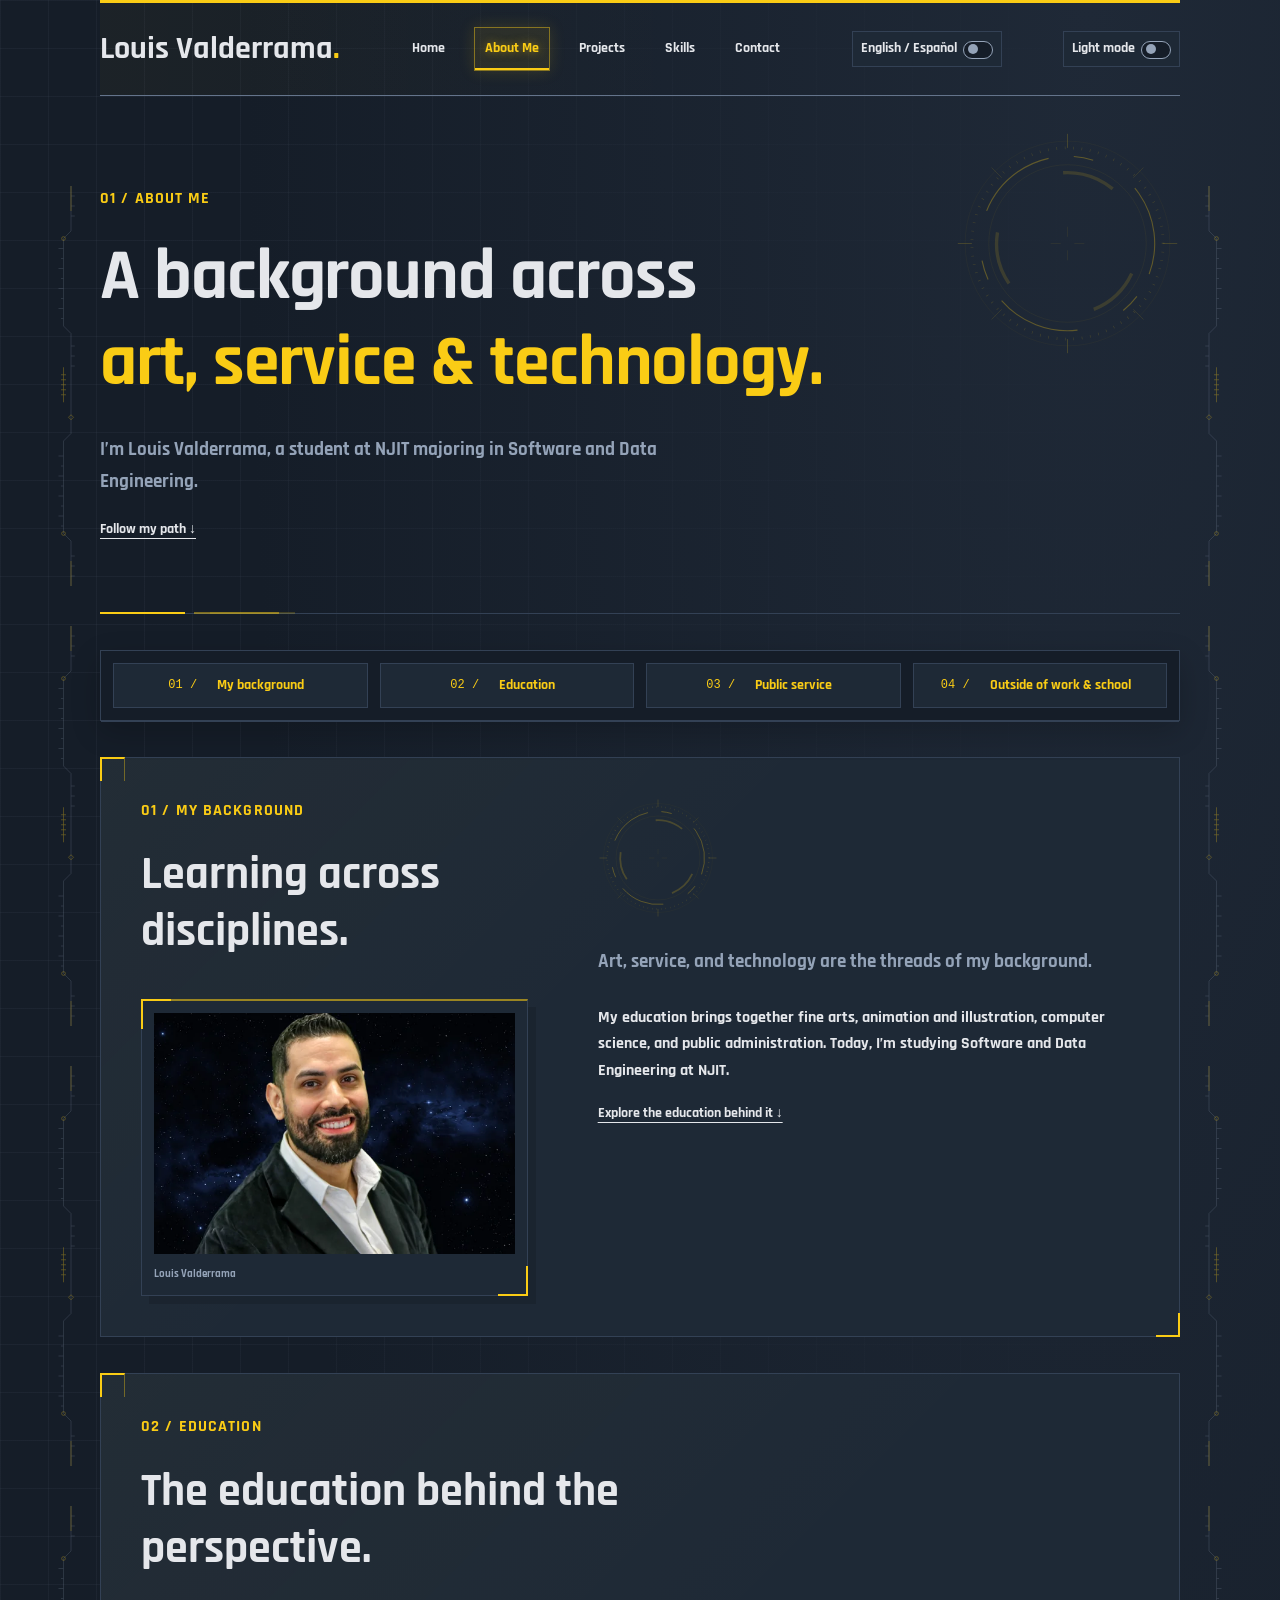
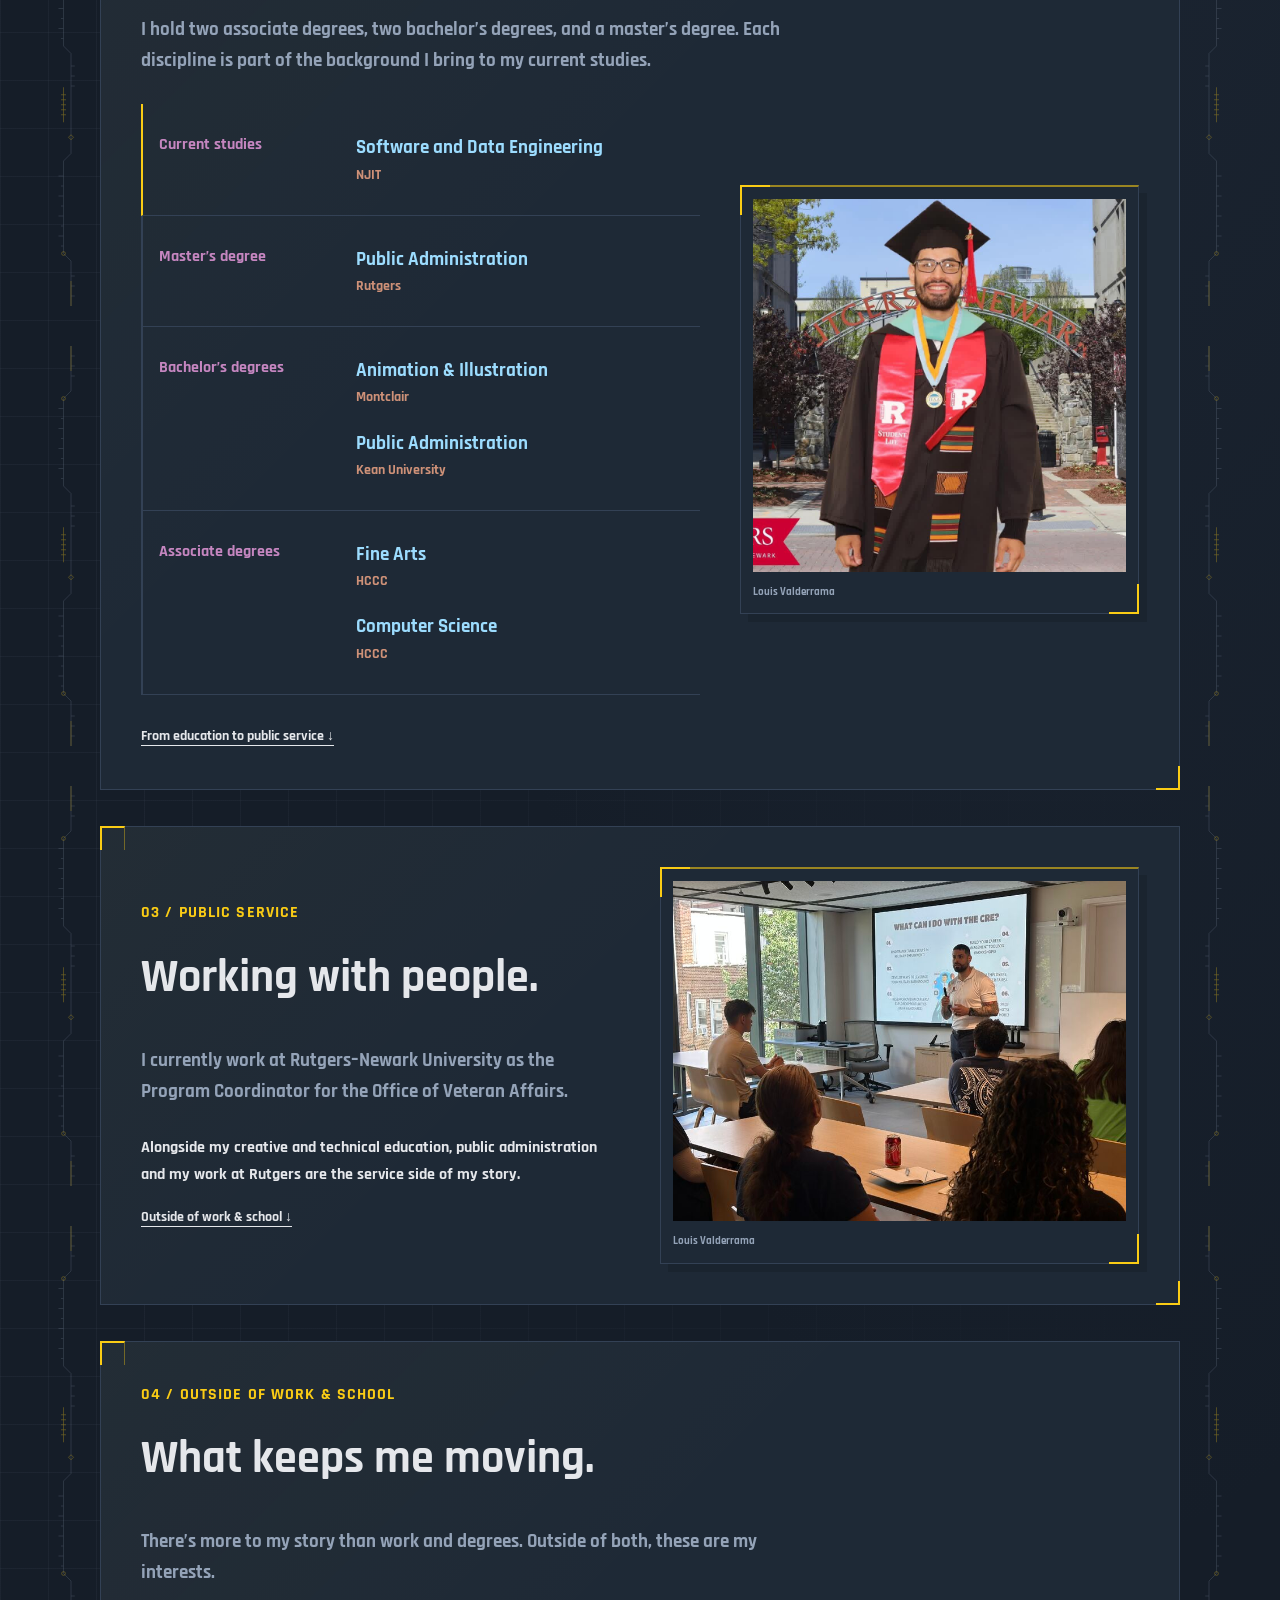
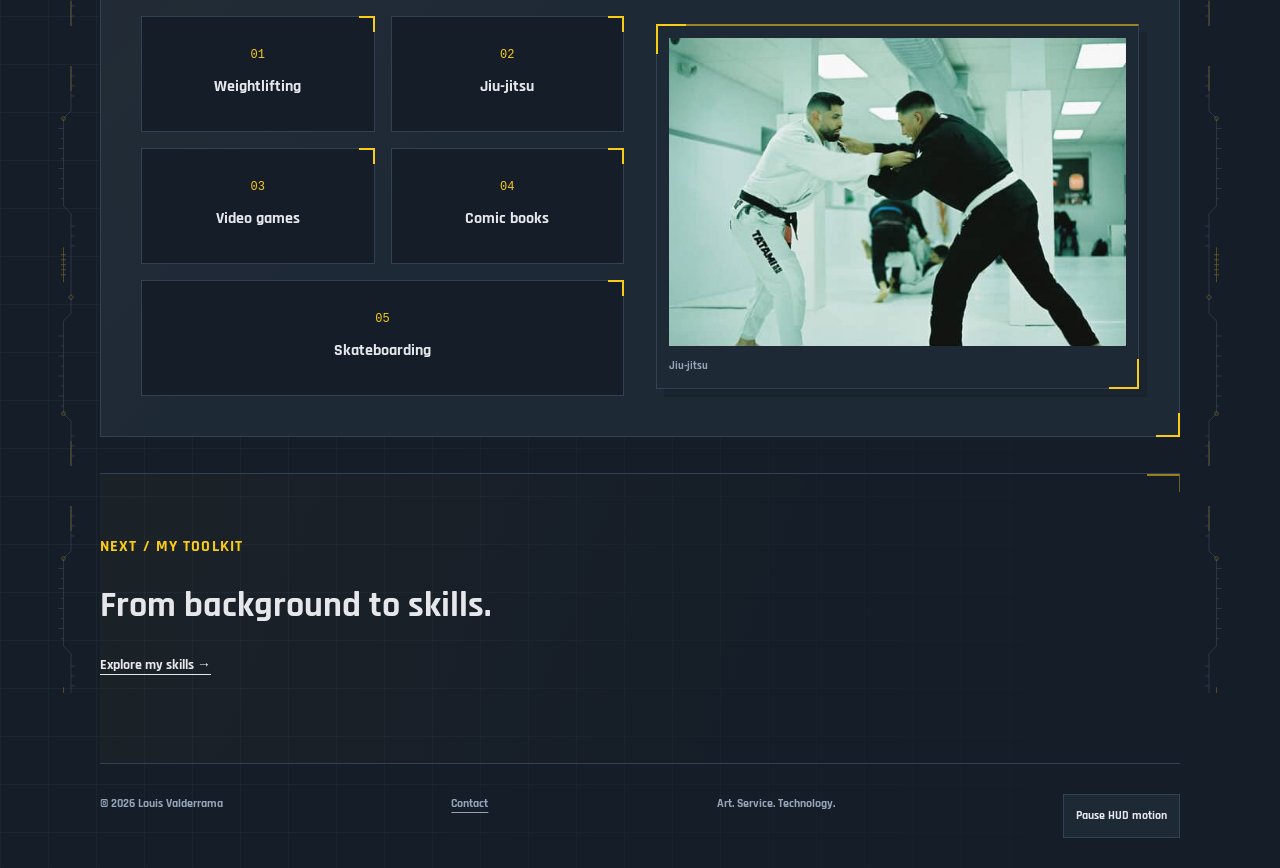
==== about.html @ 0d347eb1 "Label the theme button with the destination mode" ====
<!DOCTYPE html>
<html lang="en">
  <head>
    <meta charset="UTF-8">
    <meta name="viewport" content="width=device-width, initial-scale=1.0">
    <meta name="description" content="About Me — Louis Valderrama’s personal portfolio.">
    <title>About Me | Louis Valderrama</title>
    <script>
      // Establish the enhanced header layout and palette before rendering.
      document.documentElement.dataset.js = '';
      try {
        const savedTheme = localStorage.getItem('portfolio-theme');
        document.documentElement.dataset.theme = savedTheme === 'light' ? 'light' : 'dark';
      } catch {
        document.documentElement.dataset.theme = 'dark';
      }
    </script>
    <script src="js/theme.js?v=theme-action-1" defer></script>
    <link rel="preload" href="fonts/Rajdhani-Bold.woff2" as="font" type="font/woff2" crossorigin>
    <link rel="stylesheet" href="css/style.css?v=stable-header-1&amp;theme=action-1">
  </head>
  <body>
    <a class="skip-link" href="#main">Skip to content</a>
    <header class="site-header">
      <a class="brand" href="index.html" aria-label="Louis Valderrama home">Louis Valderrama<span>.</span>
      </a>
      <button class="menu-toggle" type="button" aria-expanded="false" aria-controls="main-navigation" hidden><span class="menu-icon" aria-hidden="true"></span><span>Menu</span></button>
      <nav id="main-navigation" aria-label="Main navigation">
        <a href="index.html">Home</a>
        <a href="about.html" aria-current="page">About Me</a>
        <a href="projects.html">Projects</a>
        <a href="skills.html">Skills</a>
        <a href="contact.html">Contact</a>
      </nav>
      <button class="language-toggle" type="button" role="switch" aria-checked="false" aria-label="Spanish language" hidden><span lang="en">English</span> / <span lang="es">Español</span></button>
      <button class="theme-toggle" type="button" hidden>Light mode</button>
    </header>
    <main id="main" class="about-page">
      <section class="page-heading">
        <p class="eyebrow">01 / About me</p>
        <h1>A background across<br>
          <span>art, service &amp; technology.</span>
        </h1>
        <p class="lead">I’m Louis Valderrama, a student at NJIT majoring in Software and Data Engineering.</p>
        <a class="text-link" href="#background">Follow my path &darr;</a>
      </section>
      <nav class="about-sections chapter-nav" aria-label="About page sections">
        <a href="#background"><span aria-hidden="true">01 /</span> <span>My background</span></a>
        <a href="#education"><span aria-hidden="true">02 /</span> <span>Education</span></a>
        <a href="#service"><span aria-hidden="true">03 /</span> <span>Public service</span></a>
        <a href="#interests"><span aria-hidden="true">04 /</span> <span>Outside of work &amp; school</span></a>
        <div class="chapter-progress" aria-hidden="true"><span></span></div>
      </nav>
      <section class="split section about-console story-chapter" id="background">
        <div>
          <p class="eyebrow">01 / My background</p>
          <h2 data-reveal>Learning across disciplines.</h2>
          <figure class="hud-picture background-portrait" data-reveal>
            <img src="images/louis-valderrama-profile-1200.webp" srcset="images/louis-valderrama-profile-600.webp 600w, images/louis-valderrama-profile-1200.webp 1200w" sizes="(max-width: 850px) 90vw, 550px" alt="Portrait of Louis Valderrama against a starry background." width="2400" height="1600" loading="lazy" decoding="async">
            <figcaption>Louis Valderrama</figcaption>
          </figure>
        </div>
        <div class="about-brief">
          <div class="about-instrument" aria-hidden="true"></div>
          <p class="lead" data-reveal>Art, service, and technology are the threads of my background.</p>
          <p data-reveal>My education brings together fine arts, animation and illustration, computer science, and public administration. Today, I’m studying Software and Data Engineering at NJIT.</p>
          <a class="text-link" href="#education">Explore the education behind it &darr;</a>
        </div>
      </section>
      <section class="section about-console story-chapter" id="education">
        <p class="eyebrow">02 / Education</p>
        <div class="section-heading">
          <h2 data-reveal>The education behind the perspective.</h2>
        </div>
        <p class="lead" data-reveal>I hold two associate degrees, two bachelor’s degrees, and a master’s degree. Each discipline is part of the background I bring to my current studies.</p>
        <div class="education-layout">
          <dl class="education">
            <div>
              <dt>Current studies</dt>
              <dd>Software and Data Engineering <span>NJIT</span>
              </dd>
            </div>
            <div>
              <dt>Master’s degree</dt>
              <dd>Public Administration<span>Rutgers</span>
              </dd>
            </div>
            <div>
              <dt>Bachelor’s degrees</dt>
              <dd>Animation &amp; Illustration<span>Montclair</span>Public Administration<span>Kean University</span>
              </dd>
            </div>
            <div>
              <dt>Associate degrees</dt>
              <dd>Fine Arts<span>HCCC</span>Computer Science<span>HCCC</span>
              </dd>
            </div>
          </dl>
          <figure class="hud-picture graduation-photo" data-reveal>
            <img src="images/louis-valderrama-graduation.jpg" alt="Louis Valderrama wearing graduation regalia in front of the Rutgers–Newark entrance." width="960" height="960" loading="lazy" decoding="async">
            <figcaption>Louis Valderrama</figcaption>
          </figure>
        </div>
        <a class="text-link" href="#service">From education to public service &darr;</a>
      </section>
      <section class="section about-console story-chapter about-service" id="service">
        <div>
          <p class="eyebrow">03 / Public service</p>
          <h2 data-reveal>Working with people.</h2>
          <p class="lead" data-reveal>I currently work at Rutgers–Newark University as the Program Coordinator for the Office of Veteran Affairs.</p>
          <p data-reveal>Alongside my creative and technical education, public administration and my work at Rutgers are the service side of my story.</p>
          <a class="text-link" href="#interests">Outside of work &amp; school &darr;</a>
        </div>
        <figure class="hud-picture contact-photo" data-reveal>
          <img src="images/louis-valderrama-presentation.jpg" alt="Louis Valderrama presenting to an audience in a classroom." width="800" height="600" loading="lazy" decoding="async">
          <figcaption>Louis Valderrama</figcaption>
        </figure>
      </section>
      <section class="section about-console story-chapter" id="interests">
        <p class="eyebrow">04 / Outside of work &amp; school</p>
        <h2 data-reveal>What keeps me moving.</h2>
        <p class="lead" data-reveal>There’s more to my story than work and degrees. Outside of both, these are my interests.</p>
        <div class="interests-layout">
          <ul class="tags">
            <li>Weightlifting</li>
            <li>Jiu-jitsu</li>
            <li>Video games</li>
            <li>Comic books</li>
            <li>Skateboarding</li>
          </ul>
          <figure class="hud-picture interests-photo" data-reveal>
            <img src="images/jiu-jitsu-training.jpg" alt="Two people practicing jiu-jitsu grips in a training gym." width="585" height="395" loading="lazy" decoding="async">
            <figcaption>Jiu-jitsu</figcaption>
          </figure>
        </div>
      </section>
      <section class="story-next" aria-labelledby="continue-heading">
        <p class="eyebrow">Next / My toolkit</p>
        <h2 id="continue-heading">From background to skills.</h2>
        <a class="text-link" href="skills.html">Explore my skills &rarr;</a>
      </section>
    </main>
    <footer>
      <p>&copy; 2026 Louis Valderrama</p>
      <a href="contact.html">Contact</a>
      <span>Art. Service. Technology.</span>
      <button class="motion-toggle" type="button" aria-pressed="false" hidden>Pause HUD motion</button>
    </footer>
    <script src="js/language.js?v=theme-action-1" defer></script>
    <script src="js/navigation.js?v=stable-header-1" defer onerror="document.documentElement.removeAttribute('data-js')"></script>
    <script src="js/hud-motion.js" defer></script>
    <script src="js/projects-story.js" defer></script>
  </body>
</html>
---- css/style.css ----
@font-face {
  font-family: "Rajdhani";
  src: url("../fonts/Rajdhani-Bold.woff2") format("woff2");
  font-style: normal;
  font-weight: 700;
  font-display: swap;
}
:root { --paper: #151d28; --ink: #e5e7eb; --accent: #facc15; --line: #334155; --muted: #94a3b8; --panel: #1e2936; }
* { box-sizing: border-box; }
html { color-scheme: dark; }
body { margin: 0; background: var(--paper); color: var(--ink); font-family: "Rajdhani", Arial, Helvetica, sans-serif; font-weight: 700; line-height: 1.65; }
::selection { background: var(--accent); color: var(--paper); }
a { transition: color 160ms ease, background-color 160ms ease, border-color 160ms ease; }
main > *, .hero > * { min-width: 0; }
a { color: inherit; text-underline-offset: 5px; }
a:hover { color: var(--accent); }
a:focus-visible { outline: 3px solid var(--accent); outline-offset: 5px; }
.site-header, main, footer { margin-inline: auto; }
.site-header { display: flex; align-items: center; justify-content: space-between; gap: 24px; padding: 28px 0; border-bottom: 1px solid var(--line); }
.site-header { border-top: 3px solid var(--accent); }
.brand { font-family: "Rajdhani", Arial, Helvetica, sans-serif; font-size: clamp(26px, 2.5vw, 34px); font-weight: 700; text-decoration: none; letter-spacing: 0; line-height: 1.2; }
.brand span, h1 span { color: var(--accent); }
nav { display: flex; flex-wrap: wrap; }
nav a {
  font-size: 14px;
  text-decoration: none;
  padding: 7px 10px;
  border: 1px solid transparent;
}
nav a:hover, nav a:focus-visible {
  color: var(--accent);
  background-color: #facc150d;
  border-color: #facc154d;
  text-shadow: 0 0 12px #facc1570;
}
nav a[aria-current="page"] {
  color: var(--accent);
  background-color: #facc1514;
  border-color: #facc1570;
  box-shadow: inset 0 -2px var(--accent), 0 0 16px #facc1526;
  text-shadow: 0 0 10px #facc1580;
}
nav a { min-height: 44px; display: inline-flex; align-items: center; }
nav a[aria-current] { font-weight: 700; }
.skip-link { position: absolute; top: -100px; left: 12px; padding: 12px; background: var(--panel); z-index: 2; }
.skip-link:focus { top: 10px; }
h1, h2, h3, p { margin-top: 0; }
h1, h2, h3 { font-family: "Rajdhani", Arial, Helvetica, sans-serif; font-weight: 700; }
h1 { font-size: clamp(36px, 5.6vw, 72px); line-height: 1.2; letter-spacing: -.015em; margin-bottom: 28px; }
h2 { font-size: clamp(25px, 3vw, 36px); line-height: 1.25; letter-spacing: 0; }
h3 { font-size: 21px; line-height: 1.3; }
.eyebrow { color: var(--accent); font-size: 16px; font-weight: 700; letter-spacing: .07em; text-transform: uppercase; margin-bottom: 22px; }
.eyebrow, .muted, .note, dt, footer {
  font-family: "Rajdhani", Arial, Helvetica, sans-serif;
}
.lead { font-size: 19px; color: var(--muted); max-width: 650px; }
.hero { display: grid; grid-template-columns: 1.4fr 1fr; align-items: center; padding: 82px 0; }
.button { display: inline-flex; gap: 32px; padding: 14px 22px; background: var(--accent); color: var(--paper); text-decoration: none; font-size: 14px; }
.button:hover { background: var(--panel); color: var(--ink); }
.button { border: 1px solid var(--accent); font-weight: 700; }
.text-link { font-size: 14px; font-weight: 700; }
.profile-panel { color: var(--ink); border-radius: 2px; }
.profile-panel {
  position: relative;
  border-top: 2px solid var(--accent);
  background-image: linear-gradient(135deg, #facc1509, transparent 65%);
}
.profile-panel::after {
  content: "";
  position: absolute;
  right: 14px;
  bottom: 14px;
  width: 20px;
  height: 20px;
  border-right: 2px solid var(--accent);
  border-bottom: 2px solid var(--accent);
  pointer-events: none;
}
.profile-panel .eyebrow { color: var(--accent); }
.profile-panel p:not(.eyebrow) { color: var(--muted); }
.profile-panel a { color: var(--ink); font-size: 14px; }
.monogram { font-size: clamp(85px, 12vw, 160px); line-height: 1.3; font-weight: 700; letter-spacing: -.08em; padding: 20px 0 35px; }
.monogram span { color: var(--accent); }
.monogram { text-shadow: 0 0 40px #facc1512; border-bottom: 1px solid var(--line); margin-bottom: 25px; }
.section { padding: 52px 0; }
.section-heading { display: flex; align-items: baseline; justify-content: space-between; gap: 20px; }
.muted, .note { color: var(--muted); font-size: 14px; }
.page-heading { padding: 75px 0 35px; border-bottom: 1px solid var(--line); }
.page-heading { position: relative; }
.page-heading::after { content: ""; position: absolute; bottom: -1px; left: 0; height: 2px; background: var(--accent); }
.split { display: grid; grid-template-columns: 1fr 1.4fr; border-bottom: 1px solid var(--line); }
.split p { max-width: 650px; }
.education { margin: 0; }
.education-layout { display: grid; grid-template-columns: minmax(0, 1.4fr) minmax(0, 1fr); gap: 40px; align-items: center; }
.education-layout > * { min-width: 0; }
.education-layout .graduation-photo { margin: 0; }
@media (max-width: 850px) {
  .education-layout { grid-template-columns: minmax(0, 1fr); gap: 28px; }
}
/* Editor-inspired syntax colors distinguish labels, disciplines, and schools. */
.education dt { color: #c586c0; }
.education dd { color: #9cdcfe; }
.education dd span { color: #ce9178; }
html[data-theme="light"] .education dt { color: #7a3e91; }
html[data-theme="light"] .education dd { color: #005a8c; }
html[data-theme="light"] .education dd span { color: #8d421c; }
.education > div { display: grid; grid-template-columns: 1fr 2fr; gap: 25px; border-bottom: 1px solid var(--line); }
dt { color: var(--muted); }
dd { margin: 0; font-size: 19px; }
dd span { display: block; color: var(--muted); font-size: 14px; }
dd span:not(:last-child) { margin-bottom: 18px; }
.tags { display: flex; flex-wrap: wrap; list-style: none; padding: 0; }
.tags li { border-radius: 2px; }
.skill-list article { display: grid; border-bottom: 1px solid var(--line); }
.note { margin-top: 25px; }
.email { display: inline-block; font-size: clamp(23px, 4.5vw, 55px); letter-spacing: -.04em; font-weight: 700; margin-bottom: 20px; overflow-wrap: anywhere; }
.contact-panel > p:not(.eyebrow) { color: var(--muted); }
.contact-form { max-width: 650px; margin-block: 32px; }
.contact-form[hidden], .contact-form [hidden] { display: none; }
.form-field { margin-bottom: 24px; }
.form-field label { display: block; margin-bottom: 8px; }
.form-field input, .form-field textarea {
  display: block;
  width: 100%;
  min-width: 0;
  padding: 12px;
  border: 1px solid var(--line);
  border-radius: 0;
  background: var(--panel);
  color: var(--ink);
  font: 16px/1.5 Arial, Helvetica, sans-serif;
}
.form-field textarea { resize: vertical; }
.form-field [aria-invalid="true"] { border: 2px solid var(--accent); }
.field-error { color: var(--accent); margin-block: 8px 0; }
.form-field .muted { margin-block: 8px 0; }
.contact-form button { font: inherit; cursor: pointer; min-height: 44px; }
.form-field input:focus-visible, .form-field textarea:focus-visible,
.contact-form button:focus-visible { outline: 3px solid var(--accent); outline-offset: 4px; }
#contact-status { margin-block: 20px 12px; }
footer { border-top: 1px solid var(--line); padding: 26px 0; display: flex; justify-content: space-between; gap: 20px; color: var(--muted); font-size: 12px; }
footer p { margin: 0; }
@media (max-width: 850px) {
  .site-header { flex-direction: column; align-items: flex-start; gap: 15px; }
  .hero { gap: 35px; padding: 50px 0; }
}
@media (max-width: 580px) {
  .contact-panel { padding: 25px 18px; }
  nav { gap: 18px; }
  nav a { font-size: 13px; }
  .hero, .split, .education > div, .skill-list article { grid-template-columns: 1fr; }
  .hero { gap: 35px; }
  .profile-panel { padding: 28px; }
  .monogram { font-size: 95px; padding: 0 0 15px; }
   .split { gap: 15px; }
  .section { padding: 35px 0; }
  .page-heading { padding-top: 45px; }
  .section-heading { display: block; }
  .education > div, .skill-list article { gap: 10px; }
  footer { flex-wrap: wrap; }
  footer span { width: 100%; }
}
/* HUD details frame the content without adding simulated system activity. */
nav { counter-reset: navigation; gap: 18px; }
nav a { gap: 7px; }
nav a::before {
  counter-increment: navigation;
  content: "0" counter(navigation);
  color: var(--muted);
  font: 700 10px "Rajdhani", Arial, Helvetica, sans-serif;
}
nav a[aria-current]::before { color: var(--accent); }
.brand::before { content: "["; color: var(--accent); margin-right: 10px; font-weight: 700; }
.profile-panel, .contact-panel { position: relative; }
 .contact-panel {
  background-image: linear-gradient(135deg, #facc1506, transparent 45%);
}
 .contact-panel::after {
  position: absolute;
  border-top: 1px solid var(--accent);
  border-right: 1px solid var(--accent);
  pointer-events: none;
}
.profile-panel .monogram {
  display: flex;
  align-items: center;
  justify-content: center;
  width: 100%;
  aspect-ratio: 1;
  padding: 0;
  border: 0;
  font-size: clamp(64px, 8vw, 100px);
}
.profile-panel { background-color: var(--panel); }
.page-heading { padding-right: 240px; isolation: isolate; }
.page-heading::before {
  content: "";
  position: absolute;
  z-index: -1;
  right: 0;
  top: 35px;
  width: 225px;
  height: 225px;
  background: url("../images/hud-ring.svg") center / contain no-repeat;
  pointer-events: none;
}
.section-heading { border-bottom: 1px solid var(--line); padding-bottom: 15px; }
.section-heading h2 { margin-bottom: 0; }
.education > div, .skill-list article { border-left: 2px solid var(--line); padding-left: 22px; }
.education > div:hover, .skill-list article:hover { border-left-color: var(--accent); }
.tags li { border-left: 2px solid #facc1566; }
.button { border-radius: 0; box-shadow: 4px 4px 0 #facc1520; }
@media (max-width: 1050px) {
  .site-header { flex-direction: column; align-items: flex-start; gap: 15px; }
}
@media (max-width: 850px) {
  .hero { grid-template-columns: 1.2fr 1fr; }
  .profile-panel { padding: 22px; }
  .page-heading { padding-right: 150px; }
  .page-heading::before { width: 140px; height: 140px; top: 60px; opacity: .4; }
}
@media (max-width: 580px) {
  nav { gap: 7px 16px; }
  nav a { gap: 5px; }
  .hero { grid-template-columns: 1fr; }
  .profile-panel .monogram { max-width: 280px; margin-inline: auto; font-size: 80px; }
  .page-heading { padding-right: 0; min-height: 0; }
  .page-heading::before { display: none; }
}
/* Editor-inspired project entries with room for screenshots and source links. */
.workspace-heading { display: flex; justify-content: space-between; align-items: end; flex-wrap: wrap; gap: 16px; margin-bottom: 28px; }
.workspace-heading .eyebrow { margin-bottom: 10px; }
.workspace-heading h2 { margin-bottom: 0; }
 .project-visual > p { font-family: "Rajdhani", Arial, Helvetica, sans-serif; }
.code-projects { display: grid; }
.code-project { min-width: 0; }
.code-project-body { display: grid; grid-template-columns: 1.2fr 1fr; }
.project-brief { min-width: 0; }
.project-brief .eyebrow { margin-bottom: 12px; }
.project-brief h3 { font-size: clamp(23px, 3vw, 30px); }
.project-brief h3 > span { color: var(--accent); margin-left: 4px; }
.project-brief > p:not(.eyebrow) { color: var(--muted); font-size: 14px; }
.code-key { color: var(--accent); }
.project-visual { min-width: 0; display: flex; flex-direction: column; border-left: 1px solid var(--line); }
.project-visual > p { color: var(--muted); margin: 16px 0 0; font-size: 11px; }
@media (max-width: 760px) {
  .code-project-body { grid-template-columns: 1fr; }
  .project-visual { border-left: 0; border-top: 1px solid var(--line); }
}
@media (max-width: 400px) {
  .project-brief, .project-visual { padding: 18px; }
}
/* Center each skill group within its content column. */
.skill-list article {
  align-items: center;
}
.skill-list article > div {
  min-width: 0;
  text-align: center;
}
.skill-list article > div .tags {
  justify-content: center;
  margin-bottom: 0;
}
/* Translucent category plaques keep skill labels prominent and easy to read. */
.skill-list article > .eyebrow {
  position: relative;
  align-self: center;
  display: block;
  margin: 0;
  color: var(--accent);
  line-height: 1.6;
  letter-spacing: .045em;
  text-transform: none;
  overflow-wrap: anywhere;
  border-left: 3px solid var(--accent);
}
.skill-list article > .eyebrow::after {
  position: absolute;
  right: 7px;
  bottom: 7px;
  width: 10px;
  height: 10px;
  border-right: 1px solid var(--accent);
  border-bottom: 1px solid var(--accent);
  pointer-events: none;
}
@media (max-width: 850px) {
  .skill-list article > .eyebrow { padding: 18px 16px; }
}
@media (max-width: 580px) {
  .skill-list article > .eyebrow { margin-bottom: 16px; }
}
@media (prefers-reduced-motion: reduce) {
  a { transition: none; }
}
/* A quieter reading rhythm: one chapter at a time, with HUD detail at the opening. */
body {
  /* A page-color layer fades the faint grid away toward the right. */
  background-image: radial-gradient(ellipse at 85% 0%, #33415555, transparent 55%),
    linear-gradient(90deg, transparent 10%, var(--paper) 92%),
    linear-gradient(#94a3b80f 1px, transparent 1px),
    linear-gradient(90deg, #94a3b80f 1px, transparent 1px);
  background-size: auto, auto, 48px 48px, 48px 48px;
}
.site-header, main, footer { width: min(1080px, 88%); }
.site-header { padding-block: 24px; }
nav a::before, .brand::before { content: none; }
.hero { min-height: 72vh; padding-block: 90px; gap: 64px; }
.hero .text-link { display: inline-block; margin-top: 20px; }
.profile-panel {
  border: 0;
  background: none;
  box-shadow: none;
  padding: 0;
}
.profile-panel p:not(.eyebrow) { max-width: none; text-align: center; font-size: 18px; }
.profile-panel::after,
.contact-panel::after, .section-heading::before { content: none; }
.section { padding-block: 90px; }
.story-chapter { max-width: 780px; border-top: 1px solid var(--line); }
.story-chapter h2 { max-width: 650px; font-size: clamp(30px, 4vw, 46px); }
.story-chapter .lead { margin-bottom: 28px; }
.perspective-chapter { display: grid; grid-template-columns: minmax(0, 1fr) minmax(0, 1fr); max-width: none; gap: 56px; align-items: center; }
.perspective-chapter .portrait-frame { width: 100%; max-width: none; margin: 0; box-shadow: 8px 8px 0 #0002, 0 0 28px #facc1509; }
.perspective-chapter .portrait-frame img { aspect-ratio: 3 / 2; object-fit: contain; }
.portrait-mark { display: flex; justify-content: space-between; gap: 16px; padding: 2px 4px 12px; color: var(--accent); font: 12px/1.5 Consolas, "Courier New", monospace; letter-spacing: .08em; }
.portrait-frame figcaption { border-top: 1px solid var(--line); margin-top: 12px; }

.work-chapter .portrait-frame img { aspect-ratio: auto; }
.work-image-link { display: block; }
.service-chapter .portrait-frame { max-width: 380px; justify-self: center; }
/* The portrait asset contains the crop; keep it in normal flow on all screens. */
.service-chapter .portrait-frame img {
  width: 100%;
  height: auto;
  aspect-ratio: 4 / 5;
  object-fit: cover;
}
@media (max-width: 850px) {
  .perspective-chapter { grid-template-columns: minmax(0, 1fr); gap: 36px; }
  .perspective-chapter .portrait-frame { max-width: 560px; }
}
.page-heading { padding-block: 90px 70px; min-height: 0; }
.section-heading { border: 0; padding: 0; margin-bottom: 36px; }
.split { gap: 70px; }
.education > div { border-left: 0; padding: 28px 0; }
.skill-list { padding-block: 20px 0; }
.skill-list article { padding: 70px 0; border-left: 0; }
.skill-list article > .eyebrow {
  padding: 0;
  background: none;
  border: 0;
  box-shadow: none;
  backdrop-filter: none;
  font-size: 16px;
  text-align: left;
}
.skill-list article > .eyebrow::after { content: none; }
.skill-list h2 { margin-bottom: 18px; }
.skill-context { color: var(--muted); margin-bottom: 24px; }
.tags { gap: 10px 22px; }
.tags li { border: 0; border-bottom: 1px solid var(--line); background: none; padding: 8px 0; }
.code-projects { gap: 0; }
.code-project { background: none; box-shadow: none; border: 0; border-bottom: 1px solid var(--line); padding-block: 55px; }
.code-project-body { gap: 48px; align-items: center; }
.project-brief { padding: 0; }
.project-visual { border: 0; padding: 0; background: none; gap: 24px; }
.contact-panel { margin-block: 70px 90px; padding: 0 0 0 28px; border: 0; border-left: 2px solid var(--accent); background: none; box-shadow: none; }
.story-next { border-top: 1px solid var(--line); padding-block: 60px 85px; margin-top: 35px; }
.story-next h2 { max-width: 650px; margin-bottom: 24px; }
footer { padding-block: 30px; }
@media (max-width: 850px) {
  .hero { gap: 32px; }
  .split { gap: 30px; }
}
@media (max-width: 580px) {
  .hero { min-height: 0; padding-block: 64px; }
  .hero .profile-panel { display: none; }
  .section { padding-block: 58px; }
  .page-heading { padding-block: 60px 42px; }
  .skill-list { padding-block: 0; }
  .skill-list article { padding-block: 44px; gap: 24px; }
  .skill-list article > .eyebrow { margin-bottom: 0; text-align: center; }
  .code-project { padding-block: 40px; }
  .code-project-body { gap: 24px; }
  .project-brief, .project-visual { padding: 0; }
  .contact-panel { margin-block: 50px; padding-left: 18px; }
  .story-next { padding-block: 44px 60px; }
  footer { flex-direction: column; gap: 12px; }
}
/* Projects unfold as three chapters; source previews work without JavaScript. */
.chapter-nav {
  position: sticky;
  top: 12px;
  z-index: 3;
  display: flex;
  gap: 8px;
  padding: 12px;
  margin: 36px 0 20px;
  border: 1px solid var(--line);
  background: var(--paper);
  box-shadow: 0 10px 30px #0003;
}
.chapter-nav a { flex: 1; justify-content: center; text-align: center; }
.chapter-nav a span { color: var(--accent); margin-right: 8px; }
.chapter-progress { position: absolute; inset: auto 0 -2px; height: 2px; background: var(--line); }
.chapter-progress span { display: block; height: 100%; background: var(--accent); transform: scaleX(var(--reading-progress, 0)); transform-origin: left; }
.projects-page .code-project { padding-block: 100px; scroll-margin-top: 115px; }
.projects-page .code-project-body { grid-template-columns: minmax(0, .9fr) minmax(0, 1.2fr); align-items: start; gap: 60px; }
.projects-page .project-brief { position: sticky; top: 125px; padding: 24px 0; isolation: isolate; }
.projects-page .project-brief h3 { font-size: clamp(36px, 4.5vw, 60px); line-height: 1.1; margin-bottom: 28px; }
.projects-page .project-brief > p:not(.eyebrow) { font-size: 17px; }
.projects-page .project-brief .chapter-hook { color: var(--ink); font-size: 24px; max-width: 320px; line-height: 1.3; margin-bottom: 36px; }
.chapter-instrument { position: relative; width: 140px; height: 140px; margin-bottom: 32px; opacity: .55; background: url("../images/hud-ring.svg") center / contain no-repeat; }
.chapter-instrument::after { content: ""; position: absolute; left: 145px; top: 50%; width: min(10vw, 100px); height: 16px; border-top: 1px solid var(--accent); border-right: 1px solid var(--line); pointer-events: none; }
.project-flow { counter-reset: sequence; list-style: none; padding: 0; margin: 32px 0 0; border-left: 1px solid var(--line); }
.project-flow li { padding: 12px 16px; font: 14px/1.5 Consolas, "Courier New", monospace; color: var(--muted); }
.project-flow li::before { counter-increment: sequence; content: "0" counter(sequence) " / "; color: var(--accent); }
.projects-page .project-visual { gap: 56px; padding-block: 24px; }
@media (prefers-reduced-motion: no-preference) {
  .projects-page.story-motion [data-reveal] { opacity: .45; transform: translateY(24px); transition: opacity 650ms ease, transform 650ms ease; }
  .projects-page.story-motion [data-reveal].is-revealed { opacity: 1; transform: none; }
}
@media (max-width: 850px) {
  .projects-page .code-project-body { grid-template-columns: minmax(0, 1fr); gap: 24px; }
  .projects-page .project-brief { position: relative; top: auto; }
  .projects-page .project-brief .chapter-hook { max-width: none; }
  .projects-page .code-project { padding-block: 60px; }
  .chapter-nav a { font-size: 13px; padding: 8px 4px; }
  .chapter-nav a span { margin-right: 3px; }
}
@media (max-height: 760px) {
  .projects-page .project-brief { position: relative; top: auto; }
}
@media (max-width: 580px) {
  .chapter-nav { top: 0; gap: 4px; padding: 6px; }
  .chapter-nav a { flex-direction: column; gap: 2px; }
  .projects-page .project-brief > p:not(.eyebrow) { font-size: 16px; }
  .chapter-instrument { width: 100px; height: 100px; }
  .chapter-instrument::after { left: 105px; width: 60px; }
}
.projects-page .interactive-project .code-project-body {
  grid-template-columns: minmax(0, 1fr);
  gap: clamp(20px, 4vw, 36px);
  text-align: center;
}
.projects-page .interactive-project .project-brief {
  position: static;
  padding: 0;
}
.projects-page .interactive-project .project-brief h3 { margin-bottom: 12px; }
.project-hud {
  display: grid;
  grid-template-columns: 1fr 48px 1fr;
  align-items: center;
  gap: 12px;
  width: min(100%, 260px);
  margin: 0 auto 12px;
}
.project-hud::before,
.project-hud::after {
  content: "";
  height: 1px;
  background: linear-gradient(90deg, transparent, var(--accent));
  opacity: .55;
}
.project-hud::after { transform: scaleX(-1); }
.project-hud span {
  aspect-ratio: 1;
  background: url("../images/hud-ring.svg") center / contain no-repeat;
}
.projects-page .interactive-project .project-visual {
  align-items: center;
  gap: clamp(28px, 5vw, 48px);
  padding: 0;
}
.game-player {
  width: 100%;
  max-width: 960px;
  min-width: 0;
  display: grid;
  justify-items: center;
  gap: 16px;
  padding: clamp(8px, 2vw, 20px);
  border: 1px solid var(--line);
  background: var(--panel);
}
.game-player p { margin: 0; color: var(--muted); }
.game-player.game-video { display: none; }
@media (max-width: 580px),
       (max-width: 850px) and (pointer: coarse),
       (max-height: 580px) and (pointer: coarse) {
  .game-player:not(.game-video) { display: none; }
  .game-player.game-video {
    display: grid;
    padding: 20px;
  }
}
.project-game {
  display: block;
  width: 100%;
  height: auto;
  aspect-ratio: 8 / 5;
  border: 1px solid var(--line);
  background: var(--paper);
}
.game-launch {
  display: grid;
  place-items: center;
  text-decoration: none;
}
.game-launch:is(:hover, :focus-visible) .button {
  background: var(--panel);
  color: var(--ink);
}
.project-demo {
  width: min(100%, 960px);
  min-width: 0;
  padding: clamp(14px, 3vw, 28px);
  border: 1px solid var(--line);
  background: var(--panel);
  text-align: left;
}
.project-demo h4 { margin: 0 0 16px; font-size: 1.35rem; }
.demo-fields,
.sorting-results {
  display: grid;
  grid-template-columns: minmax(0, 3fr) minmax(0, 2fr);
  gap: 16px;
}
.demo-fields .form-field { margin: 0; }
.demo-fields label,
.demo-fields p { margin: 0 0 6px; }
.demo-fields p { color: var(--muted); }
.demo-fields select {
  display: block;
  width: 100%;
  min-height: 50px;
  padding: 8px 12px;
  border: 1px solid var(--line);
  background: var(--panel);
  color: var(--ink);
  font: 16px/1.5 Arial, Helvetica, sans-serif;
}
.sorting-results { margin-top: 16px; }
.sorting-results[hidden] { display: none; }
.sorting-result {
  min-width: 0;
  padding: 12px;
  border: 1px solid var(--line);
  background: var(--paper);
}
.sorting-result output,
#sorting-current {
  display: block;
  margin-top: 6px;
  color: var(--ink);
  overflow-wrap: anywhere;
  font: 1rem/1.5 Consolas, "Courier New", monospace;
  user-select: all;
}
.sorting-pass { margin: 0; }
.sorting-actions { display: flex; flex-wrap: wrap; gap: 8px; margin-top: 12px; }
.sorting-actions button {
  min-height: 44px;
  padding: 6px 12px;
  border: 1px solid var(--line);
  background: var(--panel);
  color: var(--ink);
  font: inherit;
  cursor: pointer;
}
.sorting-actions button:disabled { opacity: .55; cursor: default; }
.sorting-actions button:enabled:hover { border-color: var(--accent); }
.sorting-actions button:focus-visible,
.demo-fields select:focus-visible { outline: 3px solid var(--accent); outline-offset: 2px; }
@media (max-width: 580px) {
  .demo-fields,
  .sorting-results { grid-template-columns: minmax(0, 1fr); }
}
.news-demo h4 { margin-bottom: 6px; }
.news-demo .demo-fields { margin-block: 16px; }
.demo-note { margin: 0; color: var(--muted); }
.news-results {
  margin: 8px 0 0;
  padding-inline-start: 2.25rem;
}
.news-results li {
  padding: 12px 0;
  border-top: 1px solid var(--line);
}
.news-results li::marker { color: var(--accent); }
.news-results time { color: var(--muted); font: .875rem Consolas, "Courier New", monospace; }
.news-results h5 { margin: 4px 0; font-size: 1.0625rem; }
.news-results p { margin: 0; }
.project-source {
  width: min(100%, 720px);
  min-width: 0;
  color-scheme: dark;
  border: 1px solid #435063;
  background: #171c24;
  color: #e5e7eb;
  text-align: left;
}
.project-source summary {
  display: block;
  cursor: pointer;
}
.project-source summary::-webkit-details-marker { display: none; }
.project-source summary:focus-visible,
.project-source-full:focus-visible { outline: 2px solid #facc15; outline-offset: -3px; }
.source-toolbar {
  display: flex;
  flex-wrap: wrap;
  align-items: center;
  justify-content: space-between;
  gap: 8px 16px;
  padding: 10px 16px;
  border-bottom: 1px solid #435063;
  background: #232b37;
}
.source-toolbar .source-filename {
  margin: 0;
  color: #c5e6ff;
  font: 700 .9rem/1.5 Consolas, "Courier New", monospace;
}
.source-action { color: #facc15; font-size: .875rem; }
.source-collapse,
.project-source[open] .source-expand,
.project-source[open] .project-source-preview { display: none; }
.project-source[open] .source-collapse { display: inline; }
.project-source-preview,
.project-source-full {
  padding: 16px;
  font: .875rem/1.65 Consolas, "Courier New", monospace;
  tab-size: 4;
}
.project-source-preview {
  display: block;
  white-space: pre-wrap;
  overflow-wrap: anywhere;
}
.project-source-full {
  max-height: min(60vh, 30rem);
  margin: 0;
  overflow: auto;
}
@media (max-width: 850px) {
  .project-source-full {
    white-space: pre-wrap;
    overflow-wrap: anywhere;
  }
}
.projects-page :is(.game-player, .project-demo, .project-source) {
  position: relative;
  box-shadow: 0 0 0 0 transparent;
}
.projects-page :is(.game-player, .project-demo, .project-source)::before,
.projects-page :is(.game-player, .project-demo, .project-source)::after {
  content: "";
  position: absolute;
  width: 16px;
  height: 16px;
  border: solid var(--accent);
  opacity: .55;
  pointer-events: none;
}
.projects-page :is(.game-player, .project-demo, .project-source)::before {
  inset: -1px auto auto -1px;
  border-width: 2px 0 0 2px;
}
.projects-page :is(.game-player, .project-demo, .project-source)::after {
  inset: auto -1px -1px auto;
  border-width: 0 2px 2px 0;
}
.projects-page :is(.game-player, .project-demo, .project-source):focus-within,
.projects-page .project-source[open] {
  border-color: var(--accent);
  box-shadow: 0 0 16px #facc152e;
}
.projects-page :is(.game-player, .project-demo, .project-source):focus-within::before,
.projects-page :is(.game-player, .project-demo, .project-source):focus-within::after,
.projects-page .project-source[open]::before,
.projects-page .project-source[open]::after {
  width: 28px;
  height: 24px;
  opacity: 1;
}
@media (hover: hover) {
  .projects-page :is(.game-player, .project-demo, .project-source):hover {
    border-color: var(--accent);
    box-shadow: 0 0 16px #facc152e;
  }
  .projects-page :is(.game-player, .project-demo, .project-source):hover::before,
  .projects-page :is(.game-player, .project-demo, .project-source):hover::after {
    width: 28px;
    height: 24px;
    opacity: 1;
  }
}
@media (prefers-reduced-motion: no-preference) {
  html:not([data-hud-paused]) .projects-page :is(.game-player, .project-demo, .project-source) {
    transition: border-color 220ms ease, box-shadow 220ms ease;
  }
  html:not([data-hud-paused]) .projects-page :is(.game-player, .project-demo, .project-source)::before,
  html:not([data-hud-paused]) .projects-page :is(.game-player, .project-demo, .project-source)::after {
    transition: width 220ms ease, height 220ms ease, opacity 220ms ease;
  }
  html:not([data-hud-paused]) .projects-page.story-motion .project-brief:has(h3.is-revealed) .project-hud span {
    animation: project-hud-reveal 520ms ease-out both;
  }
}
@keyframes project-hud-reveal {
  from { opacity: .35; transform: rotate(-48deg) scale(.85); }
}
.source-comment { color: #9bb98a; }
.source-string { color: #e8aa91; }
.source-keyword { color: #8ac5ff; }
.source-type { color: #79d9c0; }
.source-number { color: #c5daa0; }
/* The homepage moves from background, to service, to the work itself. */
.home-page .story-chapter { padding-block: 100px; scroll-margin-top: 110px; align-items: start; }
.home-page .story-chapter > div:first-child { position: sticky; top: 115px; padding-block: 18px; }
.home-page .chapter-instrument { width: 100px; height: 100px; margin-block: 24px 32px; }
.home-page .chapter-instrument::after { left: 105px; width: 75px; }
.home-page .service-chapter > div:first-child { grid-column: 2; grid-row: 1; }
.home-page .service-chapter > figure { grid-column: 1; grid-row: 1; }
.home-page .portrait-frame { align-self: center; }
@media (prefers-reduced-motion: no-preference) {
  .home-page.story-motion [data-reveal] { opacity: .45; transform: translateY(28px); transition: opacity 700ms ease, transform 700ms ease; }
  .home-page.story-motion .is-revealed { opacity: 1; transform: none; }
  .home-page.story-motion .portrait-frame { transform: translateY(calc((var(--chapter-progress, .5) - .5) * -64px)) rotate(calc((var(--chapter-progress, .5) - .5) * 1.4deg)); }
  .home-page.story-motion .service-chapter .portrait-frame { transform: translateY(calc((var(--chapter-progress, .5) - .5) * 64px)) rotate(calc((var(--chapter-progress, .5) - .5) * -1.4deg)); }
  .home-page.story-motion .chapter-instrument { animation: hud-orbit 90s linear infinite; }
}
@media (max-width: 850px) {
  .home-page .story-chapter { padding-block: 60px; }
  .home-page .story-chapter > div:first-child { position: relative; top: auto; }
  .home-page .service-chapter > div:first-child, .home-page .service-chapter > figure { grid-column: auto; grid-row: auto; }
}
@media (max-height: 760px) { .home-page .story-chapter > div:first-child { position: relative; top: auto; } }
/* Interactive skill chapters share the project reading-progress behavior. */
.skills-page .skill-list article { padding-block: 100px; scroll-margin-top: 120px; align-items: start; gap: 64px; }
.skills-page .skill-copy { padding-block: 24px; }
.skills-page .skill-copy h2 { font-size: clamp(32px, 4vw, 48px); }
.skills-page .skill-copy .chapter-instrument { margin-inline: auto; }
.skills-page .skill-visual { position: sticky; top: 115px; }
.skill-hint { color: var(--muted); font-size: 14px; }
.skill-explorer { display: grid; grid-template-columns: repeat(2, minmax(0, 1fr)); gap: 14px; list-style: none; padding: 0; margin: 28px 0 0; text-align: left; }
.skill-explorer li { min-width: 0; }
.skill-explorer details { border: 1px solid var(--line); border-top: 2px solid var(--accent); background: var(--panel); }
.skill-explorer summary { padding: 16px; cursor: pointer; font-size: 18px; font-weight: 700; overflow-wrap: anywhere; }
.skill-explorer summary::marker { color: var(--accent); }
.skill-explorer summary:hover { color: var(--accent); }
.skill-explorer summary:focus-visible { outline: 3px solid var(--accent); outline-offset: 4px; }
.skill-explorer details[open] { border-color: var(--accent); box-shadow: 4px 4px 0 #facc1514; }
.skill-explorer details p { padding-inline: 16px; margin-bottom: 18px; color: var(--muted); font-size: 15px; }
.skill-explorer details a { display: inline-block; margin: 0 16px 18px; font-weight: 700; font-size: 14px; }
@media (prefers-reduced-motion: no-preference) {
  .skills-page.story-motion [data-reveal] { opacity: .45; transform: translateY(24px); transition: opacity 650ms ease, transform 650ms ease; }
  .skills-page.story-motion .is-revealed { opacity: 1; transform: none; }
  .skills-page.story-motion .hud-picture { transform: translateY(calc((var(--chapter-progress, .5) - .5) * -48px)) rotate(calc((var(--chapter-progress, .5) - .5) * 1.4deg)); }
  .skills-page.story-motion article:nth-child(even) .hud-picture { transform: translateY(calc((var(--chapter-progress, .5) - .5) * 48px)) rotate(calc((var(--chapter-progress, .5) - .5) * -1.4deg)); }
  .skills-page.story-motion .chapter-instrument { animation: hud-orbit 90s linear infinite reverse; }
}
@media (max-width: 850px) {
  .skills-page .skill-list article { grid-template-columns: minmax(0, 1fr); padding-block: 60px; gap: 32px; }
  .skills-page .skill-visual { position: relative; top: auto; }
  .skills-page .hud-picture { max-width: 460px; margin-inline: auto; }
}
@media (max-height: 760px) { .skills-page .skill-visual { position: relative; top: auto; } }
@media (max-width: 580px) { .skill-explorer { grid-template-columns: minmax(0, 1fr); } }
/* HUD accents frame the story without interrupting the reading column. */
.profile-panel .monogram { position: relative; isolation: isolate; background: none; }
.profile-panel .monogram::before {
  content: "";
  position: absolute;
  inset: 0;
  z-index: -1;
  background: url("../images/hud-ring.svg") center / contain no-repeat;
  pointer-events: none;
}
.page-heading.picture-heading::before { content: ""; width: 56px; height: 56px; top: 16px; opacity: .6; }
.motion-toggle {
  min-height: 44px;
  padding: 8px 12px;
  border: 1px solid var(--line);
  background: var(--panel);
  color: var(--ink);
  font: inherit;
  cursor: pointer;
}
.motion-toggle[hidden] { display: none; }
.motion-toggle:hover { border-color: var(--accent); }
.motion-toggle:focus-visible { outline: 3px solid var(--accent); outline-offset: 4px; }
@keyframes hud-orbit { to { transform: rotate(360deg); } }
@keyframes hud-glow { from { opacity: .55; } to { opacity: 1; } }
@keyframes hud-rail-drift { to { background-position: center 440px; } }
@keyframes hud-rail-glow { from { opacity: .45; } to { opacity: .75; } }
@media (prefers-reduced-motion: no-preference) {
  .page-heading::before { animation: hud-orbit 80s linear infinite; }
  .profile-panel .monogram::before { animation: hud-orbit 100s linear infinite reverse; }
  .hud-picture::before, .hud-picture::after { animation: hud-glow 5s ease-in-out infinite alternate; }
  main::before, main::after {
    animation: hud-rail-drift 32s linear infinite, hud-rail-glow 8s ease-in-out infinite alternate;
  }
  main::after { animation-direction: reverse, alternate-reverse; }
  html[data-hud-paused] .page-heading::before,
  html[data-hud-paused] .profile-panel .monogram::before,
  html[data-hud-paused] .hud-picture::before,
  html[data-hud-paused] .hud-picture::after,
  html[data-hud-paused] main::before,
  html[data-hud-paused] main::after { animation-play-state: paused; }
}
.skill-list article { grid-template-columns: 1fr 1.2fr; gap: 64px; }
.skill-list article > .skill-visual { text-align: left; }
.skill-visual > .eyebrow { margin-bottom: 20px; font-size: 17px; }
.hud-picture {
  position: relative;
  margin: 0;
  padding: 12px;
  border: 1px solid var(--line);
  border-top: 2px solid #facc1590;
  background: var(--panel);
  box-shadow: 8px 8px 0 #0002;
}
.hud-picture::before, .hud-picture::after {
  content: "";
  position: absolute;
  width: 28px;
  height: 28px;
  pointer-events: none;
}
.hud-picture::before { top: -2px; left: -1px; border-top: 2px solid var(--accent); border-left: 2px solid var(--accent); }
.hud-picture::after { bottom: -1px; right: -1px; border-bottom: 2px solid var(--accent); border-right: 2px solid var(--accent); }
.hud-picture img { display: block; width: 100%; height: auto; aspect-ratio: 1; object-fit: cover; }
.hud-picture.contact-photo img { aspect-ratio: auto; object-fit: contain; }
.hud-picture.background-portrait { margin: 24px 0 0; }
.hud-picture.background-portrait img { aspect-ratio: auto; object-fit: contain; }
.hud-picture.design-artwork img {
  width: 100%;
  height: auto;
  aspect-ratio: 2550 / 3300;
  object-fit: contain;
}
.hud-picture figcaption { padding-top: 12px; color: var(--muted); font: 700 11px/1.6 "Rajdhani", Arial, Helvetica, sans-serif; }
.picture-heading { display: grid; grid-template-columns: 1.2fr 1fr; gap: 60px; align-items: center; padding-right: 0; }
.picture-heading::before { content: none; }
.skill-list article:nth-child(2) { background: linear-gradient(90deg, transparent, #facc1505); }
@media (max-width: 850px) {
  .skill-list article, .picture-heading { gap: 32px; }
}
@media (max-width: 580px) {
  .skill-list article, .picture-heading { grid-template-columns: 1fr; }
  .skill-list article > .skill-visual { text-align: center; }
  .skill-visual > .eyebrow { font-size: 16px; }
  .picture-heading { padding-top: 60px; }
  .hud-picture { max-width: 400px; width: 100%; margin-inline: auto; }
}
main { position: relative; }
main::before, main::after {
  content: "";
  position: absolute;
  top: 70px;
  bottom: 70px;
  width: 20px;
  background: url("../images/hud-rail.svg") top center / 20px 440px repeat-y;
  opacity: .65;
  pointer-events: none;
}
main::before { right: calc(100% + 24px); }
main::after { left: calc(100% + 24px); transform: scaleX(-1); }
.site-header {
  background: linear-gradient(90deg, #facc1508, transparent 55%);
  border-bottom-color: #64748b;
}
.page-heading::before { opacity: .45; }
.page-heading::after { width: 85px; box-shadow: 94px 0 #facc1570, 110px 0 #facc1530; }
.story-chapter, .story-next, .code-project { position: relative; }
.story-chapter::before, .story-next::before, .code-project::before {
  content: "";
  position: absolute;
  top: 0;
  right: 0;
  width: 32px;
  height: 16px;
  border-top: 2px solid #facc1590;
  border-right: 1px solid #facc1560;
  pointer-events: none;
}
.story-next { background: linear-gradient(110deg, #facc1507, transparent 65%); }
.project-brief .eyebrow { font-size: 18px; }
.contact-panel::after {
  content: "";
  top: 0;
  right: 0;
  width: 28px;
  height: 28px;
}
@media (max-width: 1050px) {
  main::before, main::after { display: none; }
}
@media (max-width: 580px) {
  .page-heading { padding-top: 90px; }
  .page-heading::before {
    display: block;
    width: 56px;
    height: 56px;
    top: 18px;
    opacity: .6;
  }
  .story-next { padding-right: 12px; }
}

/* Move the initials independently of the surrounding HUD ring. */
.profile-panel .monogram { perspective: 650px; }
.monogram-letters {
  display: inline-block;
  font-weight: inherit;
  transform-origin: center;
}
@keyframes monogram-depth {
  0%, 100% {
    transform: translateZ(0) rotateX(0);
    text-shadow: 0 2px 4px #0006;
  }
  50% {
    transform: translateZ(75px) rotateX(-6deg);
    text-shadow: 0 14px 16px #0009, 0 0 22px #facc1530;
  }
}
@media (prefers-reduced-motion: no-preference) {
  .monogram-letters { animation: monogram-depth 4.5s ease-in-out infinite; }
  html[data-hud-paused] .monogram-letters { animation-play-state: paused; }
}

/* Shared theme colors; keep the original dark palette as the default. */
html[data-theme="light"] {
  color-scheme: light;
  --paper: #f4f6f8;
  --ink: #17202d;
  --accent: #855700;
  --line: #8c9bad;
  --muted: #475569;
  --panel: #e4eaf0;
}
.theme-toggle {
  flex-shrink: 0;
  min-height: 44px;
  padding: 8px 12px;
  border: 1px solid var(--line);
  background: var(--panel);
  color: var(--ink);
  font: inherit;
  cursor: pointer;
}
.theme-toggle[hidden] { display: none; }
.theme-toggle:hover { border-color: var(--accent); }
.theme-toggle:focus-visible { outline: 3px solid var(--accent); outline-offset: 4px; }
html[data-theme="light"] nav a:hover,
html[data-theme="light"] nav a:focus-visible,
html[data-theme="light"] nav a[aria-current="page"] {
  border-color: var(--accent);
  background: #8557000d;
  text-shadow: none;
  box-shadow: inset 0 -2px var(--accent);
}
html[data-theme="light"] .site-header { border-bottom-color: var(--line); }
html[data-theme="light"] .code-key { color: var(--accent); }
html[data-theme="light"] .profile-panel .monogram::before,
html[data-theme="light"] .page-heading::before,
html[data-theme="light"] main::before,
html[data-theme="light"] main::after { filter: brightness(.55); }
@media (min-width: 1051px) {
  .site-header { flex-wrap: wrap; }
}

.language-toggle {
  flex-shrink: 0;
  min-height: 44px;
  padding: 8px 12px;
  border: 1px solid var(--line);
  background: var(--panel);
  color: var(--ink);
  font: inherit;
  cursor: pointer;
}
.language-toggle[hidden] { display: none; }
.language-toggle:hover { border-color: var(--accent); }
.language-toggle:focus-visible { outline: 3px solid var(--accent); outline-offset: 4px; }
.language-toggle, .theme-toggle {
  position: relative;
  min-height: 36px;
  padding: 5px 44px 5px 8px;
  font-size: 14px;
  line-height: 1.4;
  white-space: nowrap;
}
.language-toggle::before, .theme-toggle::before {
  content: "";
  position: absolute;
  right: 8px;
  top: calc(50% - 8px);
  width: 28px;
  height: 16px;
  border: 1px solid var(--muted);
  border-radius: 12px;
  background: var(--paper);
  pointer-events: none;
}
.language-toggle::after, .theme-toggle::after {
  content: "";
  position: absolute;
  right: 23px;
  top: calc(50% - 5px);
  width: 10px;
  height: 10px;
  border-radius: 50%;
  background: var(--muted);
  pointer-events: none;
}
.language-toggle[aria-checked="true"]::before, html[data-theme="light"] .theme-toggle::before { border-color: var(--accent); }
.language-toggle[aria-checked="true"]::after, html[data-theme="light"] .theme-toggle::after { transform: translateX(12px); background: var(--accent); }
@media (prefers-reduced-motion: no-preference) {
  .language-toggle::after, .theme-toggle::after { transition: transform 160ms ease, background-color 160ms ease; }
}

.home-page .hero { grid-template-columns: minmax(0, 1.4fr) minmax(0, .65fr) minmax(0, 1fr); gap: 28px; }
.hero-character {
  position: relative;
  isolation: isolate;
  width: 100%;
  max-width: 300px;
  justify-self: center;
  align-self: start;
  margin-top: 12px;
  transform: translateX(-40px);
}
.hero-character::before {
  content: "";
  position: absolute;
  z-index: -1;
  inset: 25% -25% -5%;
  background: radial-gradient(ellipse, #facc1538, #facc1514 42%, transparent 70%);
  pointer-events: none;
}
.hero-character img { display: block; width: 100%; height: auto; }
.character-body { clip-path: inset(51% 0 0); }
.character-balloon {
  position: absolute;
  inset: 0;
  clip-path: inset(0 0 49%);
  transform-origin: 51% 51%;
}
@keyframes balloon-sway {
  0%, 100% { transform: rotate(-6deg); }
  50% { transform: rotate(6deg); }
}
@media (prefers-reduced-motion: no-preference) {
  .character-balloon { animation: balloon-sway 5s ease-in-out infinite; }
  html[data-hud-paused] .character-balloon { animation-play-state: paused; }
}
@media (min-width: 851px) {
  .home-page .hero {
    grid-template-columns: minmax(0, 1fr) minmax(0, .65fr) minmax(0, 1fr);
    row-gap: 24px;
  }
  .home-page .hero > div:first-child { display: contents; }
  .home-page .hero .eyebrow { grid-column: 1 / -1; grid-row: 1; margin: 0; }
  .home-page .hero h1 { grid-column: 1; grid-row: 2; margin: 0; }
  .home-page .hero-character {
    grid-column: 2;
    grid-row: 2;
    align-self: center;
    margin-top: 0;
    transform: translateX(-24px);
  }
  .home-page .hero .profile-panel { grid-column: 3; grid-row: 2; }
  .home-page .hero .lead { grid-column: 1 / 3; grid-row: 3; margin: 0; }
  .home-page .hero .text-link { grid-column: 1 / 3; grid-row: 4; margin-top: 0; justify-self: start; }
}
@media (max-width: 850px) {
  .home-page .hero { grid-template-columns: minmax(0, 1fr) minmax(0, 1fr); }
  .home-page .hero > div:first-child { grid-column: 1 / -1; }
  .hero-character { max-width: 242px; align-self: center; margin-top: 0; transform: none; }
}
@media (max-width: 580px) {
  .home-page .hero { gap: 24px 16px; }
  .home-page .hero .profile-panel { display: block; padding: 12px; }
  .home-page .hero .monogram { font-size: 48px; }
  .home-page .hero .profile-panel p { font-size: 16px; }
  .hero-character { max-width: 194px; }
}

/* About page instruments sit beside content and remain still. */
.about-page .hud-picture { transform-origin: center; }
.about-page .interests-layout { display: grid; grid-template-columns: minmax(0, 1fr) minmax(0, 1fr); gap: 32px; align-items: center; }
.about-page .interests-layout > * { min-width: 0; }
.about-page .interests-photo img { aspect-ratio: auto; object-fit: contain; }
@media (max-width: 850px) {
  .about-page .interests-layout { grid-template-columns: minmax(0, 1fr); }
}
@media (prefers-reduced-motion: no-preference) {
  .about-page.story-motion .hud-picture[data-reveal] {
    opacity: .5;
    transform: translateY(24px) scale(.97);
    transition: opacity 700ms ease, transform 700ms ease;
  }
  .about-page.story-motion .hud-picture.is-revealed {
    opacity: 1;
    transform: translateY(0) scale(1);
  }
}
@media (prefers-reduced-motion: no-preference) and (hover: hover) and (pointer: fine) {
  .about-page.story-motion .hud-picture.is-revealed:hover {
    transform: translateY(-5px) scale(1.01);
  }
}
.about-page .story-chapter { max-width: none; scroll-margin-top: 130px; }
.about-page .about-service { display: grid; grid-template-columns: minmax(0, 1fr) minmax(0, 1fr); gap: 40px; align-items: center; }
.about-page .education-layout { margin-bottom: 28px; }
.about-page .chapter-nav { z-index: 3; }
@media (prefers-reduced-motion: no-preference) {
  .about-page.story-motion [data-reveal] { transition: opacity 600ms ease, transform 600ms ease; opacity: .5; transform: translateY(18px); }
  .about-page.story-motion .is-revealed { opacity: 1; transform: none; }
}
@media (max-width: 850px) {
  .about-page .about-service { grid-template-columns: minmax(0, 1fr); }
}
.about-sections {
  display: flex;
  flex-wrap: wrap;
  gap: 12px;
  margin-bottom: 36px;
}
.about-sections a {
  display: inline-flex;
  align-items: center;
  gap: 12px;
  min-height: 44px;
  padding: 10px 16px;
  border: 1px solid var(--line);
  background: var(--panel);
  text-decoration: none;
}
.about-sections a > span:first-child {
  color: var(--accent);
  font: 12px Consolas, "Courier New", monospace;
}
.about-sections a:hover { border-color: var(--accent); }
.about-page .about-console {
  position: relative;
  padding: clamp(20px, 4vw, 40px);
  margin-bottom: 36px;
  border: 1px solid var(--line);
  background: linear-gradient(135deg, #facc1506, transparent 45%), var(--panel);
  scroll-margin-top: 130px;
}
.about-console::before, .about-console::after {
  content: "";
  position: absolute;
  width: 22px;
  height: 22px;
  pointer-events: none;
}
.about-console::before { top: -1px; left: -1px; border-top: 2px solid var(--accent); border-left: 2px solid var(--accent); }
.about-console::after { bottom: -1px; right: -1px; border-bottom: 2px solid var(--accent); border-right: 2px solid var(--accent); }
.about-brief { min-width: 0; }
.about-instrument {
  width: 120px;
  height: 120px;
  margin-bottom: 28px;
  background: url("../images/hud-ring.svg") center / contain no-repeat;
  opacity: .65;
}
.about-page .education > div { border-left: 2px solid var(--line); padding-left: 16px; }
.about-page .education > div:first-child { border-left-color: var(--accent); }
.about-page .tags {
  display: grid;
  grid-template-columns: repeat(2, minmax(0, 1fr));
  counter-reset: interest;
  gap: 16px;
  margin: 0;
}
.about-page .tags li {
  position: relative;
  display: flex;
  flex-direction: column;
  align-items: center;
  text-align: center;
  justify-content: center;
  gap: 12px;
  min-width: 0;
  min-height: 116px;
  padding: 22px 24px;
  counter-increment: interest;
  border: 1px solid var(--line);
  border-radius: 0;
  background: var(--paper);
  overflow-wrap: anywhere;
}
.about-page .tags li:last-child { grid-column: 1 / -1; }
.about-page .tags li::after {
  content: "";
  position: absolute;
  top: -1px;
  right: -1px;
  width: 14px;
  height: 14px;
  border-top: 2px solid var(--accent);
  border-right: 2px solid var(--accent);
  pointer-events: none;
}
.about-page .tags li::before {
  content: counter(interest, decimal-leading-zero);
  color: var(--accent);
  font: 12px Consolas, "Courier New", monospace;
}
@media (max-width: 580px) {
  .about-sections { gap: 4px; }
  .about-sections a { flex-basis: 40%; padding: 8px; }
  .about-page .tags { grid-template-columns: minmax(0, 1fr); }
  .about-page .tags li { min-height: 104px; padding: 20px 18px; }
  .about-page .education > div { grid-template-columns: minmax(0, 1fr); }
  .about-instrument { width: 88px; height: 88px; }
}

.menu-toggle {
  display: inline-flex;
  align-items: center;
  justify-content: center;
  gap: 8px;
  min-height: 44px;
  padding: 10px;
  border: 1px solid var(--line);
  background: var(--panel);
  color: var(--ink);
  font: inherit;
  cursor: pointer;
}
.menu-toggle[hidden], .site-header nav[hidden] { display: none; }
.menu-toggle:hover { border-color: var(--accent); }
.menu-toggle:focus-visible { outline: 3px solid var(--accent); outline-offset: 4px; }
.menu-icon {
  width: 18px;
  height: 14px;
  border-block: 2px solid currentColor;
  background: linear-gradient(currentColor, currentColor) center / 100% 2px no-repeat;
}
.menu-toggle[aria-expanded="true"] .menu-icon {
  border: 0;
  background: linear-gradient(45deg, transparent 45%, currentColor 46% 54%, transparent 55%),
    linear-gradient(-45deg, transparent 45%, currentColor 46% 54%, transparent 55%);
}
@media (max-width: 850px) {
  .site-header { position: relative; }
  .menu-toggle { position: absolute; top: 24px; right: 0; }
  .site-header > .brand, .site-header .header-identity { padding-right: 100px; }
  .site-header nav {
    width: 100%;
    flex-direction: column;
    gap: 6px;
    padding: 12px;
    border: 1px solid var(--line);
    background: var(--panel);
  }
  .site-header nav a { width: 100%; padding: 10px 12px; }
}

/* Align the home identity with the shared page headers. */
.site-header.home-header {
  text-align: left;
}
.header-identity { position: relative; isolation: isolate; padding-block: 12px; max-width: 100%; }
.home-header .brand { max-width: 100%; text-shadow: 0 0 6px var(--paper), 0 0 12px var(--paper); }
.home-header .header-controls {
  display: flex;
  flex-wrap: wrap;
  justify-content: flex-end;
  gap: 8px;
}
.header-code {
  position: absolute;
  z-index: -1;
  inset: 50% auto auto 50%;
  transform: translate(-50%, -50%);
  width: max-content;
  max-width: 100%;
  margin: 0;
  overflow: hidden;
  color: var(--ink);
  opacity: .24;
  font: 10px/1.5 Consolas, "Courier New", monospace;
  /* Reserve a quiet band behind the name, with code visible above and below. */
  mask-image: linear-gradient(to bottom, #000 0%, #000 28%, transparent 39%, transparent 61%, #000 72%, #000 100%);
  text-align: left;
  pointer-events: none;
  user-select: none;
}
.header-code-key { color: var(--accent); }
.header-code-string { color: #9cdcfe; }
html[data-theme="light"] .header-code-string { color: #005a8c; }
@keyframes header-code-write {
  0%, 10% { clip-path: inset(0 100% 0 0); }
  65%, 100% { clip-path: inset(0 0 0 0); }
}
@media (prefers-reduced-motion: no-preference) {
  .header-code { animation: header-code-write 20s steps(60, end) infinite; }
  html[data-hud-paused] .header-code { animation-play-state: paused; }
}
@media (max-width: 1050px) {
  .site-header.home-header { align-items: flex-start; }
  .home-header .header-controls { justify-content: flex-start; }
}

/* Keep the balloon character beside the contact fields without covering them. */
.contact-form-layout {
  display: grid;
  grid-template-columns: minmax(0, 1.6fr) minmax(0, 1fr);
  align-items: center;
  gap: clamp(24px, 5vw, 72px);
}
.contact-form-layout .contact-form { width: 100%; min-width: 0; }
.contact-character { position: relative; width: 100%; max-width: 320px; justify-self: center; }
.contact-character img { display: block; width: 100%; height: auto; }
@media (max-width: 700px) {
  .contact-form-layout { grid-template-columns: minmax(0, 1fr); gap: 0; }
  .contact-character { max-width: 180px; margin-bottom: 28px; }
}

/* Reserve the controls' space while their scripts initialize. Visibility keeps
   these unavailable controls out of keyboard and accessibility navigation. */
html[data-js] .site-header .language-toggle[hidden],
html[data-js] .site-header .theme-toggle[hidden] {
  display: inline-block;
  visibility: hidden;
}
@media (max-width: 850px) {
  /* Collapse only the initial layout; the ready menu handles later resizes.
     Without JavaScript, keep the page links visible as the fallback. */
  html[data-js] .site-header:not([data-navigation-ready]) nav {
    display: none;
  }
}
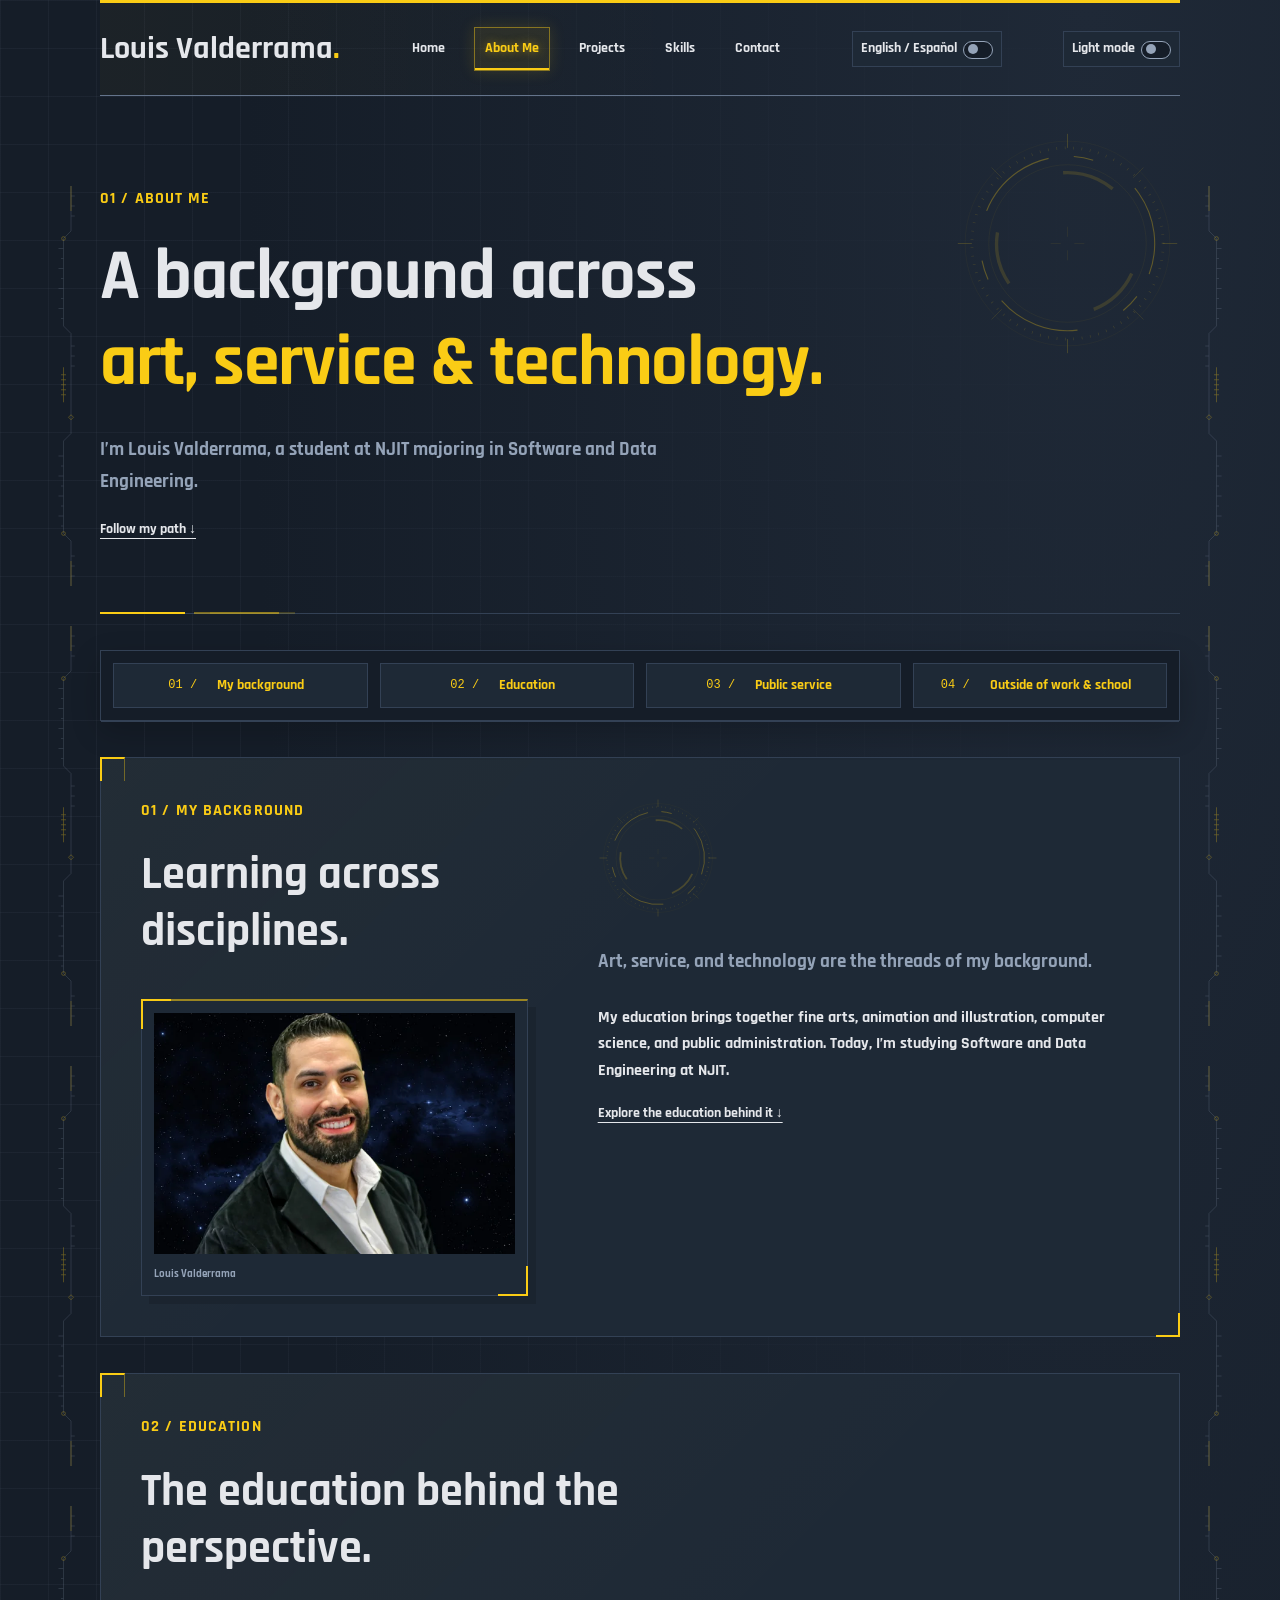
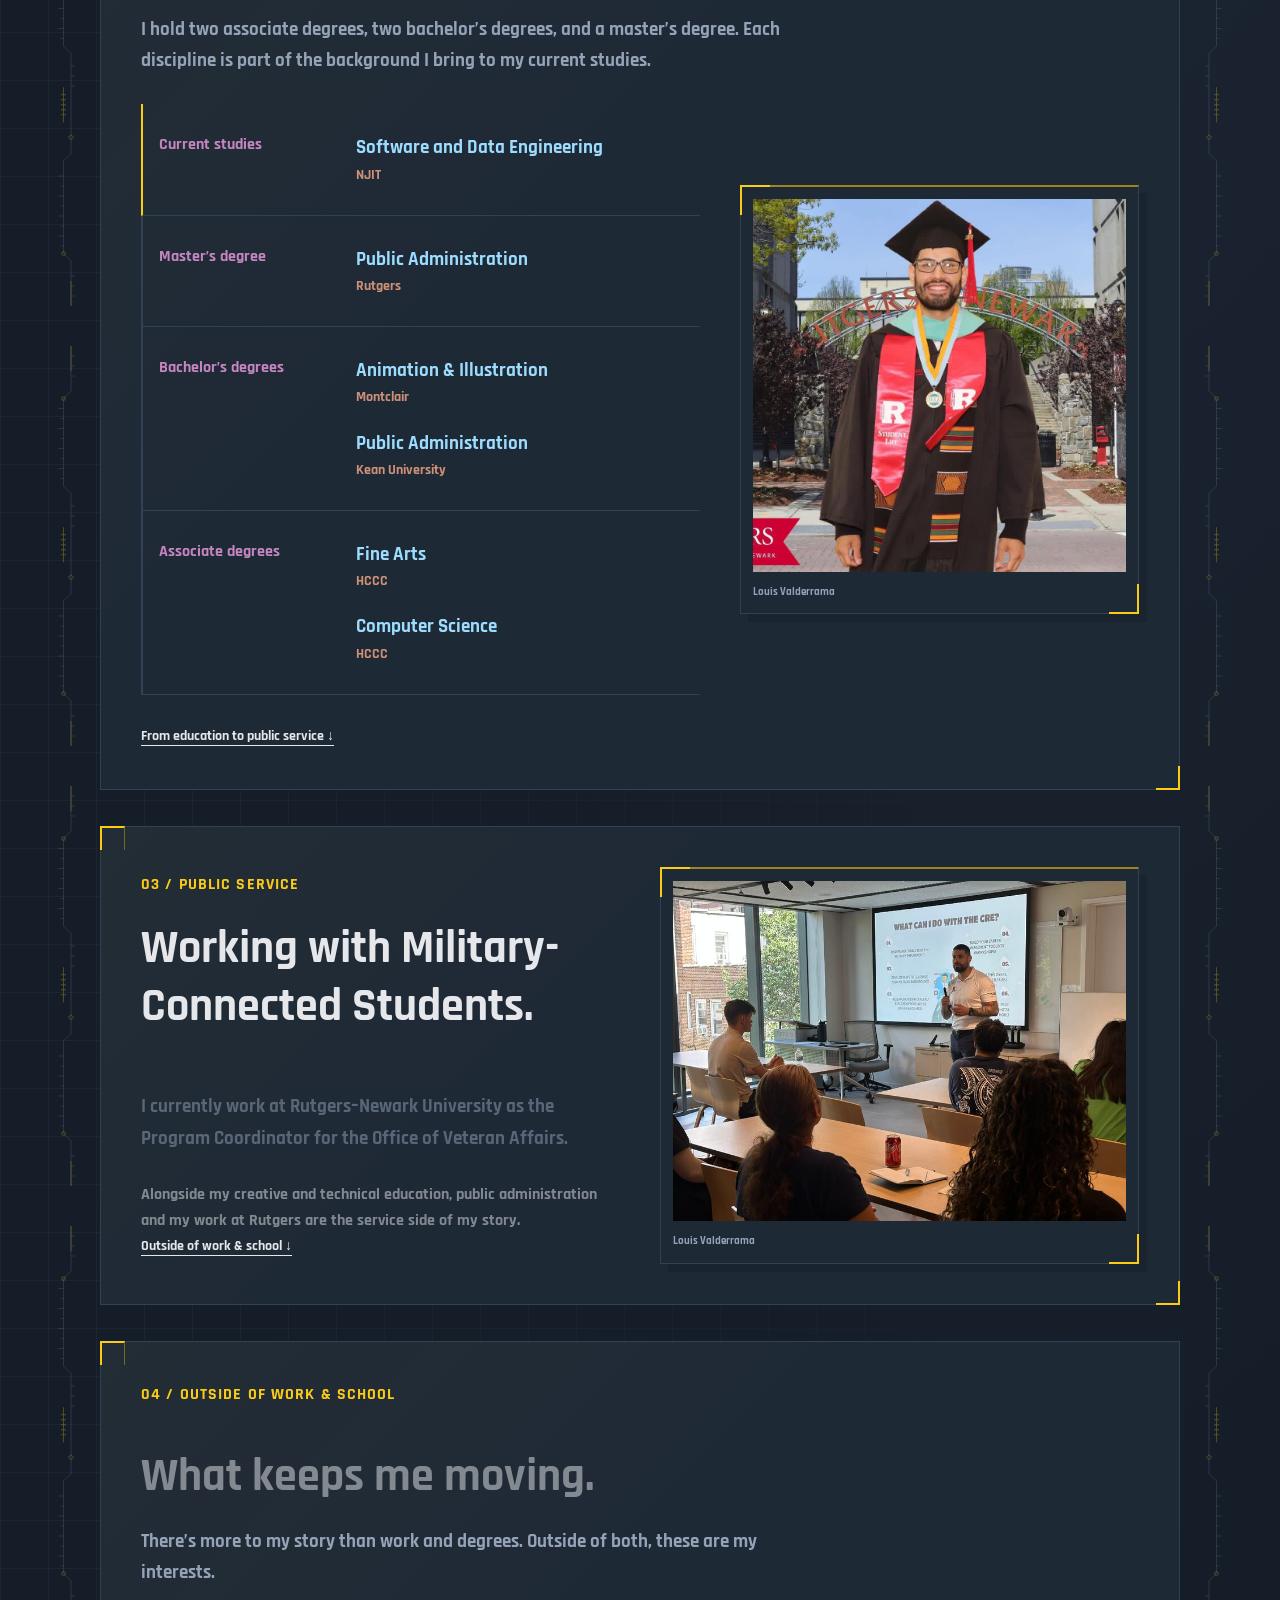
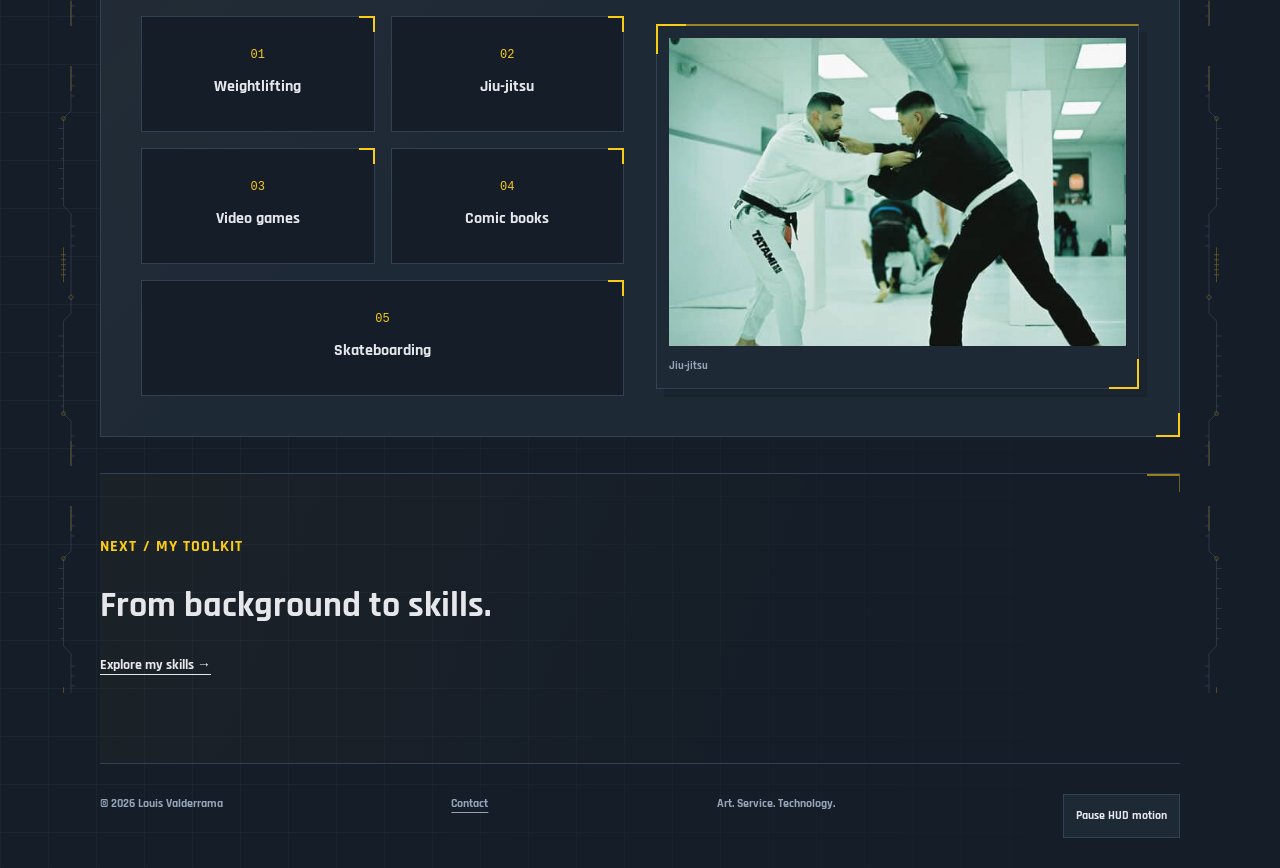
==== commit 8d0d850d: "Update the About Me service heading" ====
--- a/about.html
+++ b/about.html
@@ -106,7 +106,7 @@
       <section class="section about-console story-chapter about-service" id="service">
         <div>
           <p class="eyebrow">03 / Public service</p>
-          <h2 data-reveal>Working with people.</h2>
+          <h2 data-reveal>Working with Military-Connected Students.</h2>
           <p class="lead" data-reveal>I currently work at Rutgers–Newark University as the Program Coordinator for the Office of Veteran Affairs.</p>
           <p data-reveal>Alongside my creative and technical education, public administration and my work at Rutgers are the service side of my story.</p>
           <a class="text-link" href="#interests">Outside of work &amp; school &darr;</a>
@@ -146,7 +146,7 @@
       <span>Art. Service. Technology.</span>
       <button class="motion-toggle" type="button" aria-pressed="false" hidden>Pause HUD motion</button>
     </footer>
-    <script src="js/language.js?v=theme-action-1" defer></script>
+    <script src="js/language.js?v=military-connected-students-1" defer></script>
     <script src="js/navigation.js?v=stable-header-1" defer onerror="document.documentElement.removeAttribute('data-js')"></script>
     <script src="js/hud-motion.js" defer></script>
     <script src="js/projects-story.js" defer></script>
--- a/css/style.css
+++ b/css/style.css
@@ -327,8 +327,6 @@
 .portrait-mark { display: flex; justify-content: space-between; gap: 16px; padding: 2px 4px 12px; color: var(--accent); font: 12px/1.5 Consolas, "Courier New", monospace; letter-spacing: .08em; }
 .portrait-frame figcaption { border-top: 1px solid var(--line); margin-top: 12px; }
 
-.work-chapter .portrait-frame img { aspect-ratio: auto; }
-.work-image-link { display: block; }
 .service-chapter .portrait-frame { max-width: 380px; justify-self: center; }
 /* The portrait asset contains the crop; keep it in normal flow on all screens. */
 .service-chapter .portrait-frame img {
@@ -719,6 +717,14 @@
 .source-keyword { color: #8ac5ff; }
 .source-type { color: #79d9c0; }
 .source-number { color: #c5daa0; }
+.work-source {
+  width: 100%;
+  max-width: 560px;
+  margin: 0;
+  justify-self: center;
+  align-self: center;
+}
+.work-source .project-source-preview { margin: 0; }
 /* The homepage moves from background, to service, to the work itself. */
 .home-page .story-chapter { padding-block: 100px; scroll-margin-top: 110px; align-items: start; }
 .home-page .story-chapter > div:first-child { position: sticky; top: 115px; padding-block: 18px; }
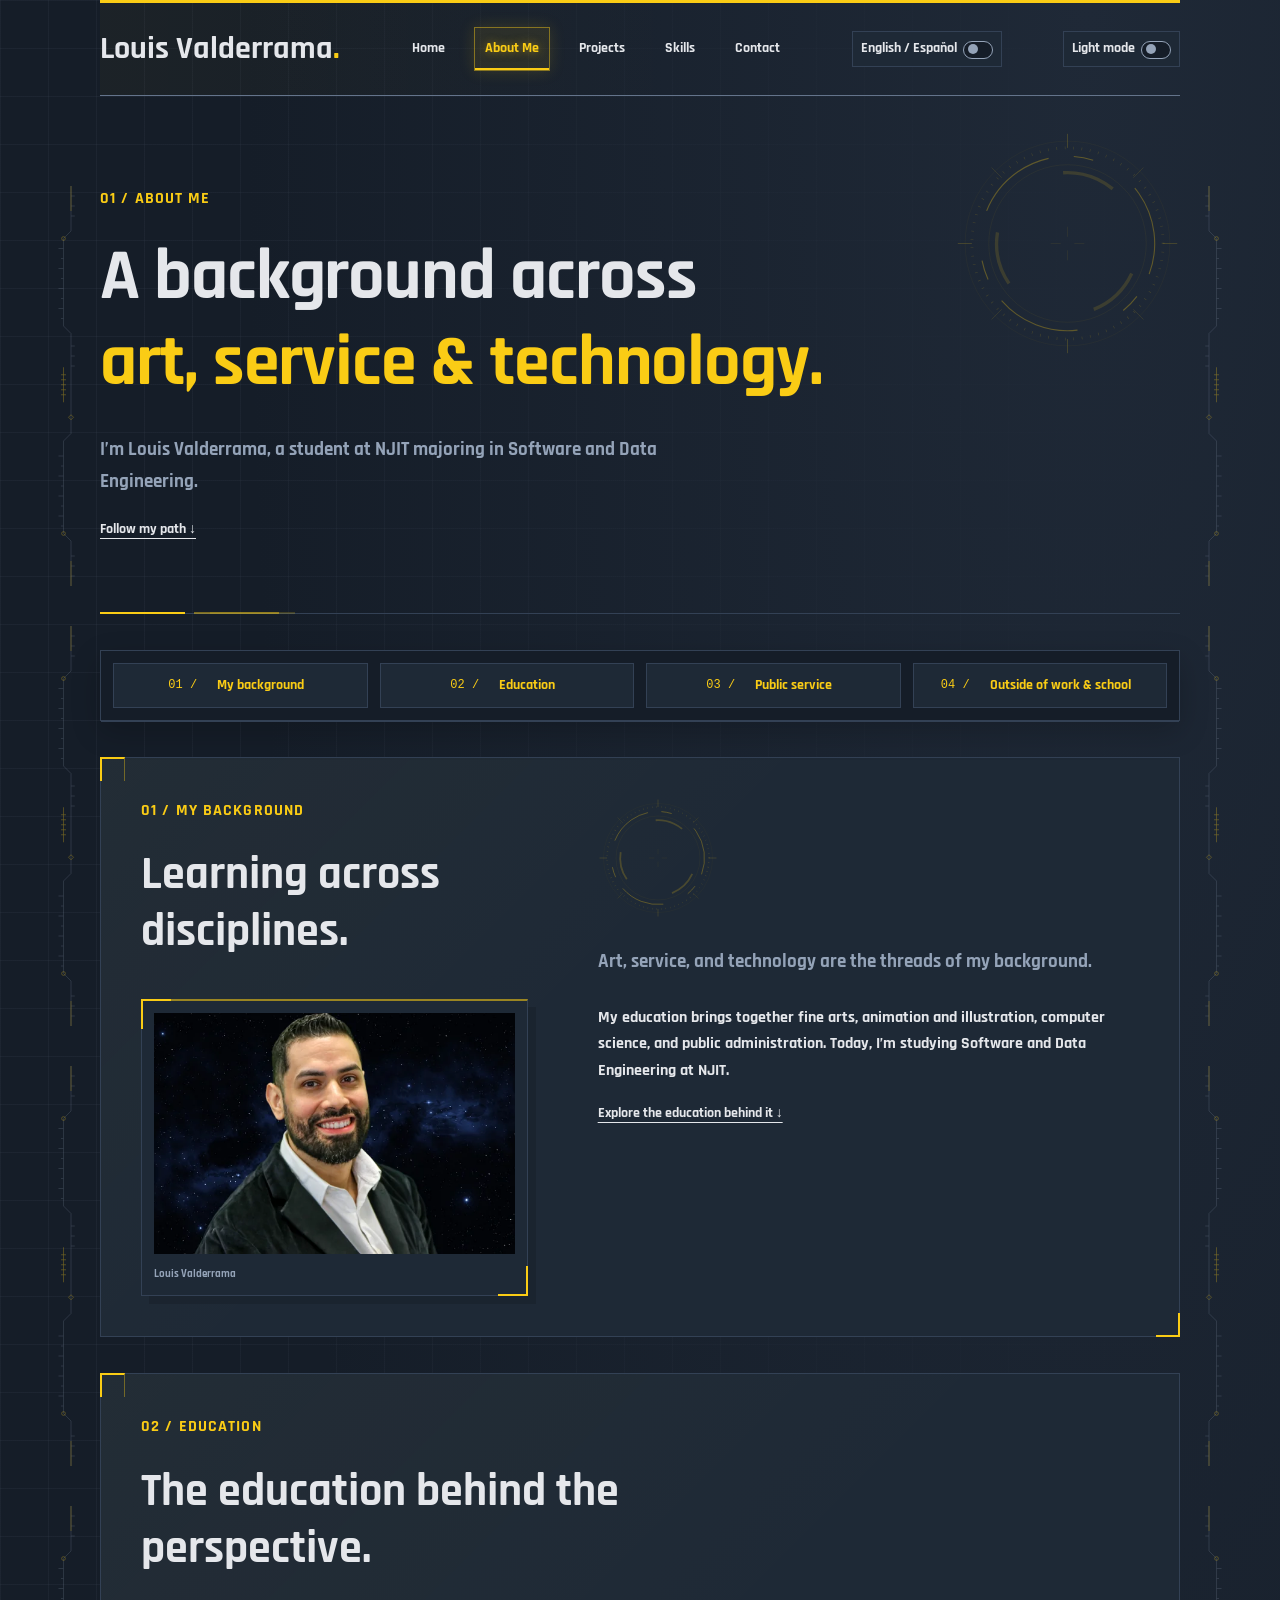
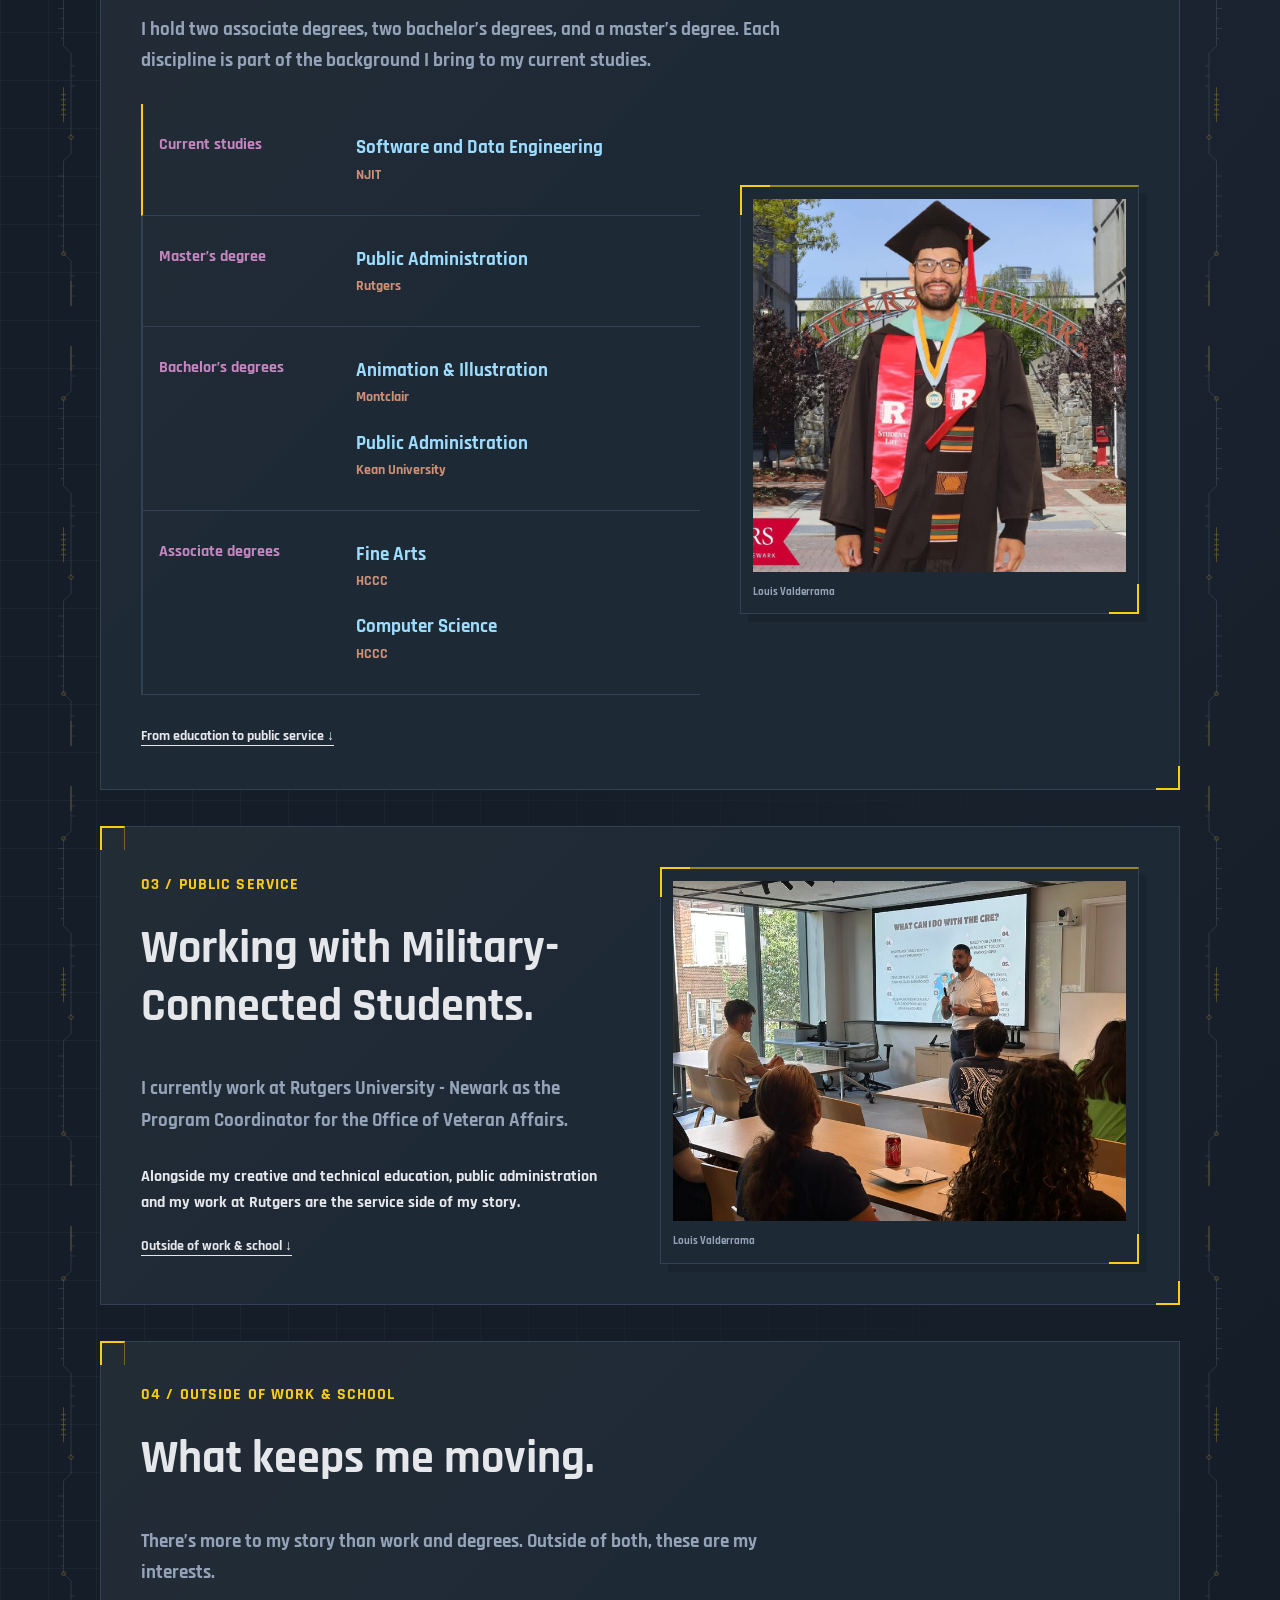
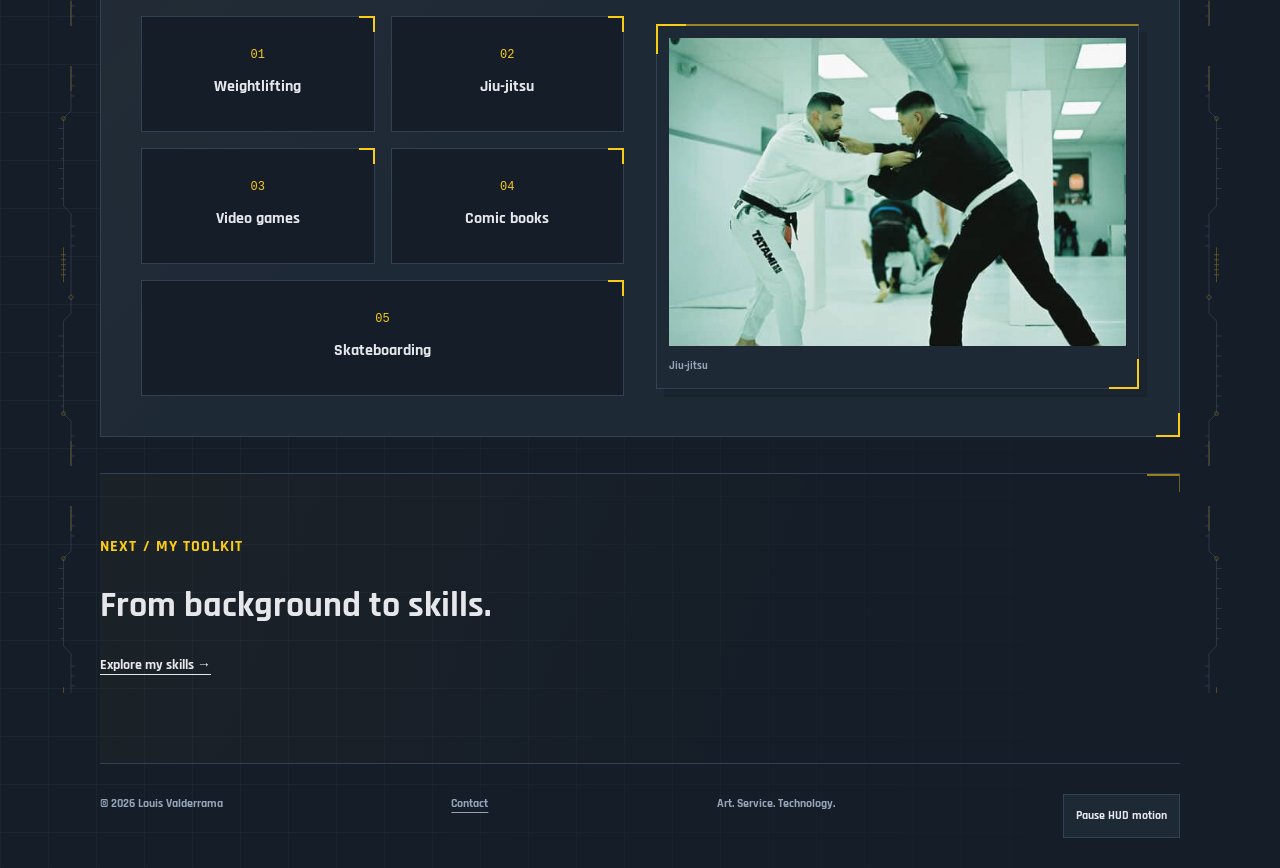
==== commit 5fad5906: "Correct Rutgers University - Newark wording" ====
--- a/about.html
+++ b/about.html
@@ -107,7 +107,7 @@
         <div>
           <p class="eyebrow">03 / Public service</p>
           <h2 data-reveal>Working with Military-Connected Students.</h2>
-          <p class="lead" data-reveal>I currently work at Rutgers–Newark University as the Program Coordinator for the Office of Veteran Affairs.</p>
+          <p class="lead" data-reveal>I currently work at Rutgers University - Newark as the Program Coordinator for the Office of Veteran Affairs.</p>
           <p data-reveal>Alongside my creative and technical education, public administration and my work at Rutgers are the service side of my story.</p>
           <a class="text-link" href="#interests">Outside of work &amp; school &darr;</a>
         </div>
@@ -146,7 +146,7 @@
       <span>Art. Service. Technology.</span>
       <button class="motion-toggle" type="button" aria-pressed="false" hidden>Pause HUD motion</button>
     </footer>
-    <script src="js/language.js?v=military-connected-students-1" defer></script>
+    <script src="js/language.js?v=rutgers-university-newark-1" defer></script>
     <script src="js/navigation.js?v=stable-header-1" defer onerror="document.documentElement.removeAttribute('data-js')"></script>
     <script src="js/hud-motion.js" defer></script>
     <script src="js/projects-story.js" defer></script>
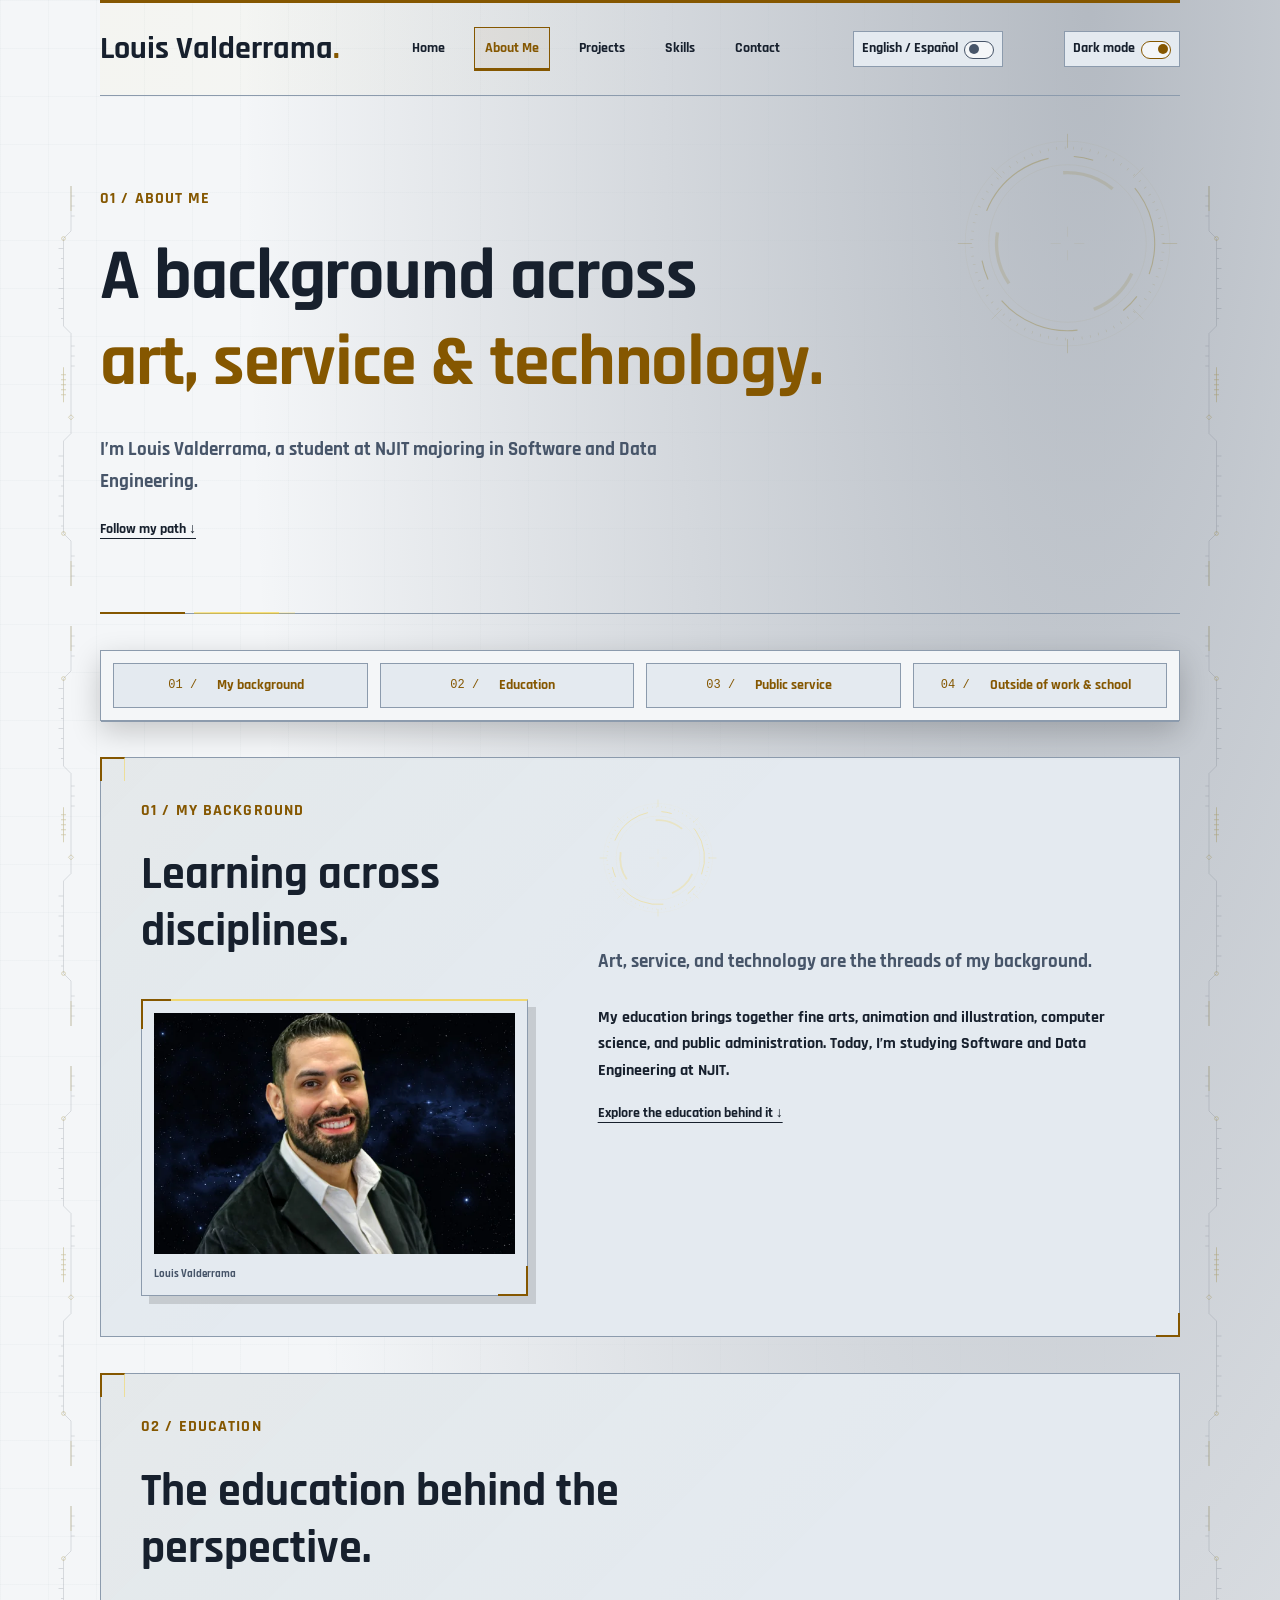
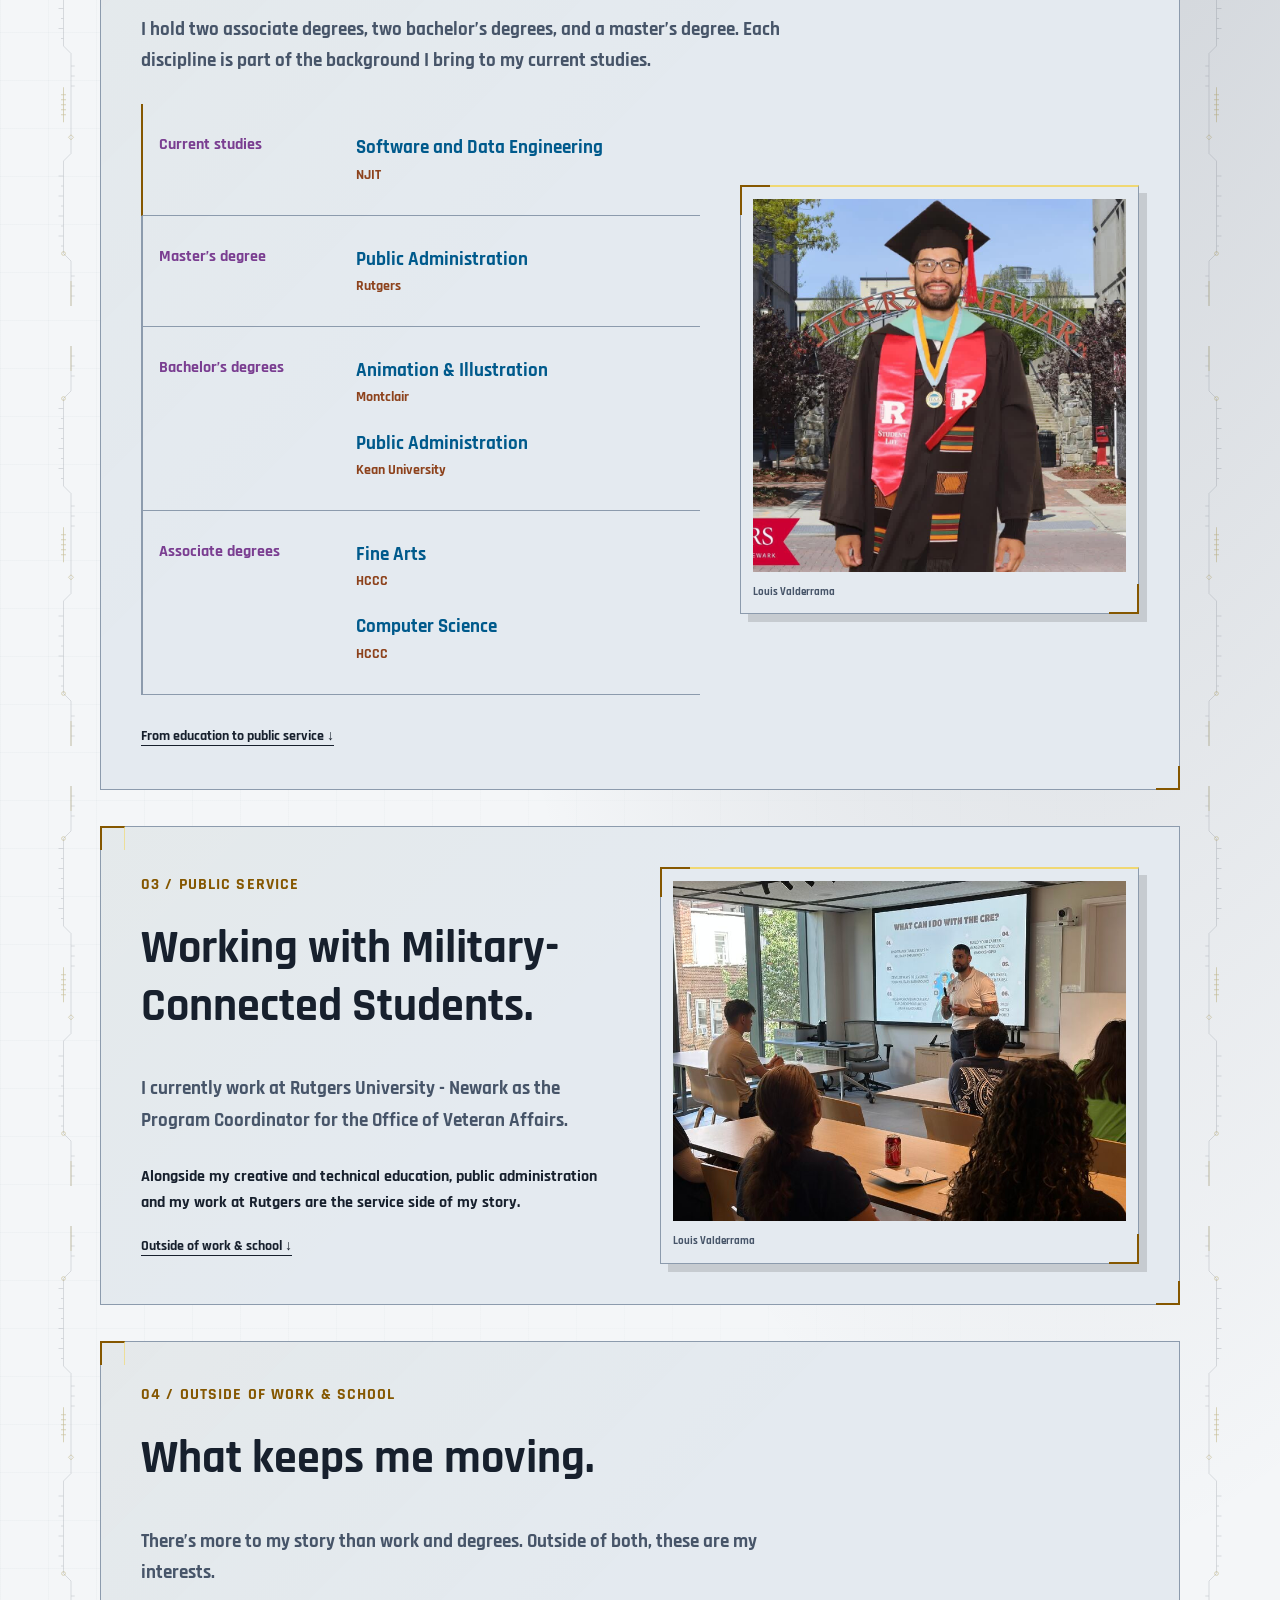
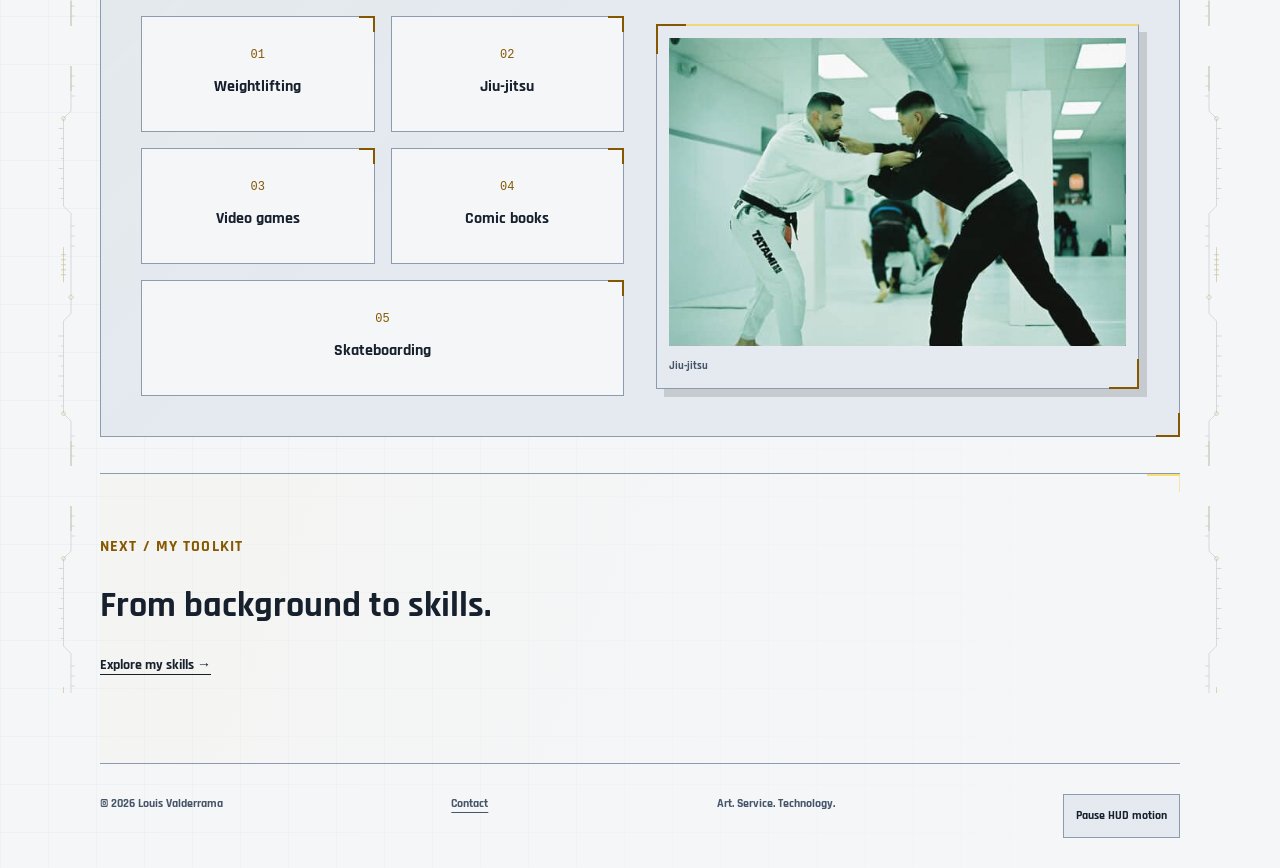
==== commit e89252bf: "Default portfolio pages to light mode" ====
--- a/about.html
+++ b/about.html
@@ -1,5 +1,5 @@
 <!DOCTYPE html>
-<html lang="en">
+<html lang="en" data-theme="light">
   <head>
     <meta charset="UTF-8">
     <meta name="viewport" content="width=device-width, initial-scale=1.0">
@@ -10,9 +10,9 @@
       document.documentElement.dataset.js = '';
       try {
         const savedTheme = localStorage.getItem('portfolio-theme');
-        document.documentElement.dataset.theme = savedTheme === 'light' ? 'light' : 'dark';
+        document.documentElement.dataset.theme = savedTheme === 'dark' ? 'dark' : 'light';
       } catch {
-        document.documentElement.dataset.theme = 'dark';
+        document.documentElement.dataset.theme = 'light';
       }
     </script>
     <script src="js/theme.js?v=theme-action-1" defer></script>
--- a/css/style.css
+++ b/css/style.css
@@ -210,6 +210,20 @@
 .education > div:hover, .skill-list article:hover { border-left-color: var(--accent); }
 .tags li { border-left: 2px solid #facc1566; }
 .button { border-radius: 0; box-shadow: 4px 4px 0 #facc1520; }
+.linkedin-button {
+  background: #132638;
+  color: #a9d3ff;
+  border-color: #70b5f9;
+  box-shadow: 4px 4px 0 #70b5f933;
+}
+.linkedin-button:hover { background: #203d55; color: #e3f1ff; }
+html[data-theme="light"] .linkedin-button {
+  background: #0a66c2;
+  color: #fff;
+  border-color: #0a66c2;
+  box-shadow: 4px 4px 0 #0a66c233;
+}
+html[data-theme="light"] .linkedin-button:hover { background: #084d94; }
 @media (max-width: 1050px) {
   .site-header { flex-direction: column; align-items: flex-start; gap: 15px; }
 }
@@ -766,8 +780,7 @@
 @media (prefers-reduced-motion: no-preference) {
   .skills-page.story-motion [data-reveal] { opacity: .45; transform: translateY(24px); transition: opacity 650ms ease, transform 650ms ease; }
   .skills-page.story-motion .is-revealed { opacity: 1; transform: none; }
-  .skills-page.story-motion .hud-picture { transform: translateY(calc((var(--chapter-progress, .5) - .5) * -48px)) rotate(calc((var(--chapter-progress, .5) - .5) * 1.4deg)); }
-  .skills-page.story-motion article:nth-child(even) .hud-picture { transform: translateY(calc((var(--chapter-progress, .5) - .5) * 48px)) rotate(calc((var(--chapter-progress, .5) - .5) * -1.4deg)); }
+  .skills-page.story-motion .skill-visual .hud-picture { transform: translateY(calc((var(--chapter-progress, .5) - .5) * -48px)) rotate(calc((var(--chapter-progress, .5) - .5) * 1.4deg)); }
   .skills-page.story-motion .chapter-instrument { animation: hud-orbit 90s linear infinite reverse; }
 }
 @media (max-width: 850px) {
@@ -845,10 +858,75 @@
 .hud-picture.background-portrait { margin: 24px 0 0; }
 .hud-picture.background-portrait img { aspect-ratio: auto; object-fit: contain; }
 .hud-picture.design-artwork img {
+  aspect-ratio: auto;
+  object-fit: contain;
+}
+.skills-page .skill-list .design-chapter { grid-template-columns: minmax(0, 1fr); }
+.design-gallery {
+  display: grid;
+  grid-template-columns: repeat(2, minmax(0, 1fr));
+  gap: 24px;
+  margin-block-start: 20px;
+}
+.artwork-preview { display: block; }
+.design-artwork::before, .design-artwork::after { animation: none; }
+
+@media (prefers-reduced-motion: no-preference) {
+  html:not([data-hud-paused]) .design-artwork::before,
+  html:not([data-hud-paused]) .design-artwork::after {
+    transition: width 220ms ease-out, height 220ms ease-out;
+  }
+
+  html:not([data-hud-paused]) .design-artwork:has(.artwork-preview:is(:focus-visible, :active))::before,
+  html:not([data-hud-paused]) .design-artwork:has(.artwork-preview:is(:focus-visible, :active))::after {
+    width: 44px;
+    height: 44px;
+  }
+}
+
+@media (prefers-reduced-motion: no-preference) and (hover: hover) and (pointer: fine) {
+  html:not([data-hud-paused]) .artwork-preview img { transition: transform 220ms ease-out; }
+  html:not([data-hud-paused]) .design-artwork:hover .artwork-preview img { transform: scale(1.025); }
+
+  html:not([data-hud-paused]) .design-artwork:hover::before,
+  html:not([data-hud-paused]) .design-artwork:hover::after {
+    width: 44px;
+    height: 44px;
+  }
+}
+
+.artwork-viewer {
+  width: min(46rem, calc(100% - 24px));
+  max-height: calc(100% - 24px);
+  padding: 12px;
+  color: var(--ink);
+  background: var(--panel);
+  border: 1px solid var(--line);
+}
+.artwork-viewer::backdrop { background: #000d; }
+.artwork-viewer form { display: flex; justify-content: flex-end; }
+.artwork-viewer figure { margin: 8px 0; text-align: center; }
+.artwork-viewer img {
+  display: block;
   width: 100%;
-  height: auto;
-  aspect-ratio: 2550 / 3300;
+  height: min(65dvh, 44rem);
   object-fit: contain;
+  touch-action: pan-y pinch-zoom;
+}
+.artwork-viewer figcaption { padding-block: 8px; }
+.artwork-controls { display: flex; justify-content: space-between; gap: 8px; }
+.artwork-viewer button {
+  min-height: 44px;
+  padding: 6px 10px;
+  color: inherit;
+  background: var(--paper);
+  border: 1px solid var(--line);
+  cursor: pointer;
+}
+.artwork-viewer button:focus-visible { outline: 3px solid var(--accent); outline-offset: 2px; }
+html:has(.artwork-viewer[open]) { overflow: hidden; }
+@media (max-width: 580px) {
+  .design-gallery { grid-template-columns: minmax(0, 1fr); }
 }
 .hud-picture figcaption { padding-top: 12px; color: var(--muted); font: 700 11px/1.6 "Rajdhani", Arial, Helvetica, sans-serif; }
 .picture-heading { display: grid; grid-template-columns: 1.2fr 1fr; gap: 60px; align-items: center; padding-right: 0; }
@@ -941,7 +1019,7 @@
   html[data-hud-paused] .monogram-letters { animation-play-state: paused; }
 }
 
-/* Shared theme colors; keep the original dark palette as the default. */
+/* Shared light theme colors. */
 html[data-theme="light"] {
   color-scheme: light;
   --paper: #f4f6f8;
